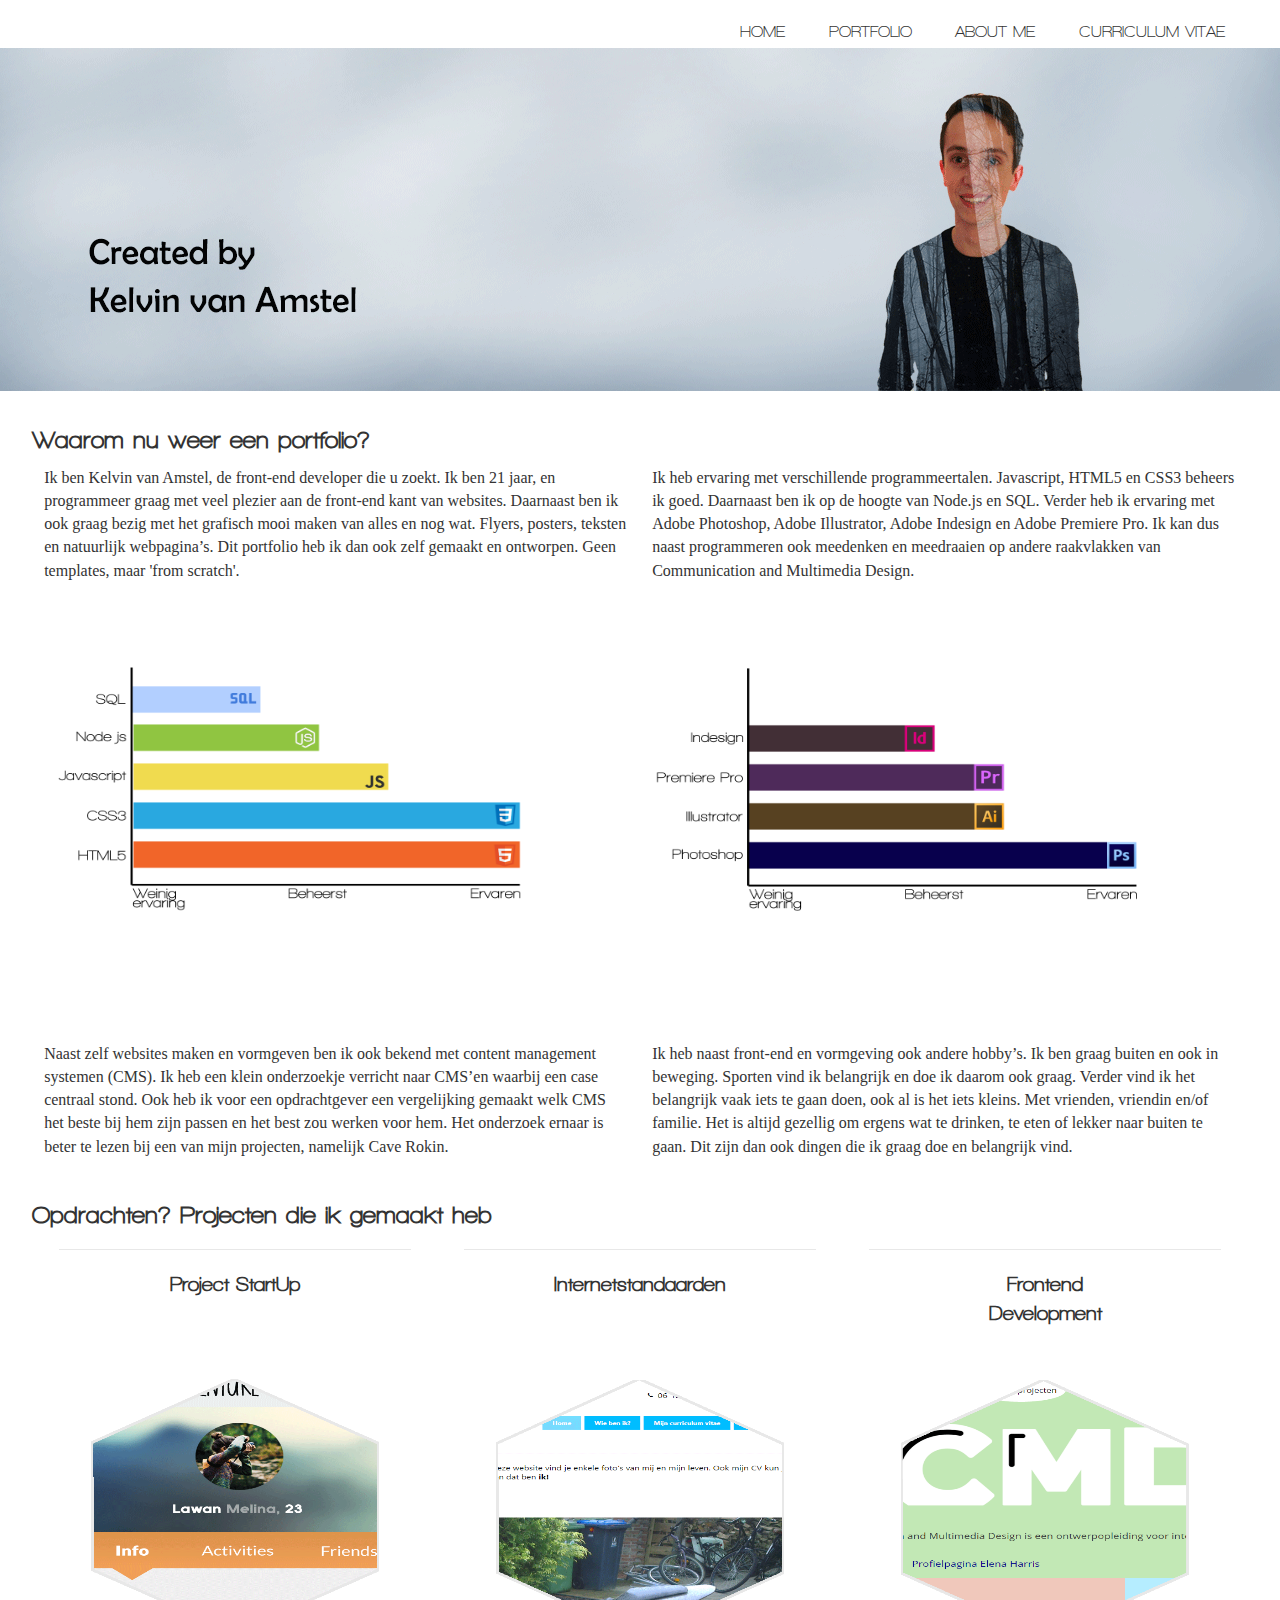
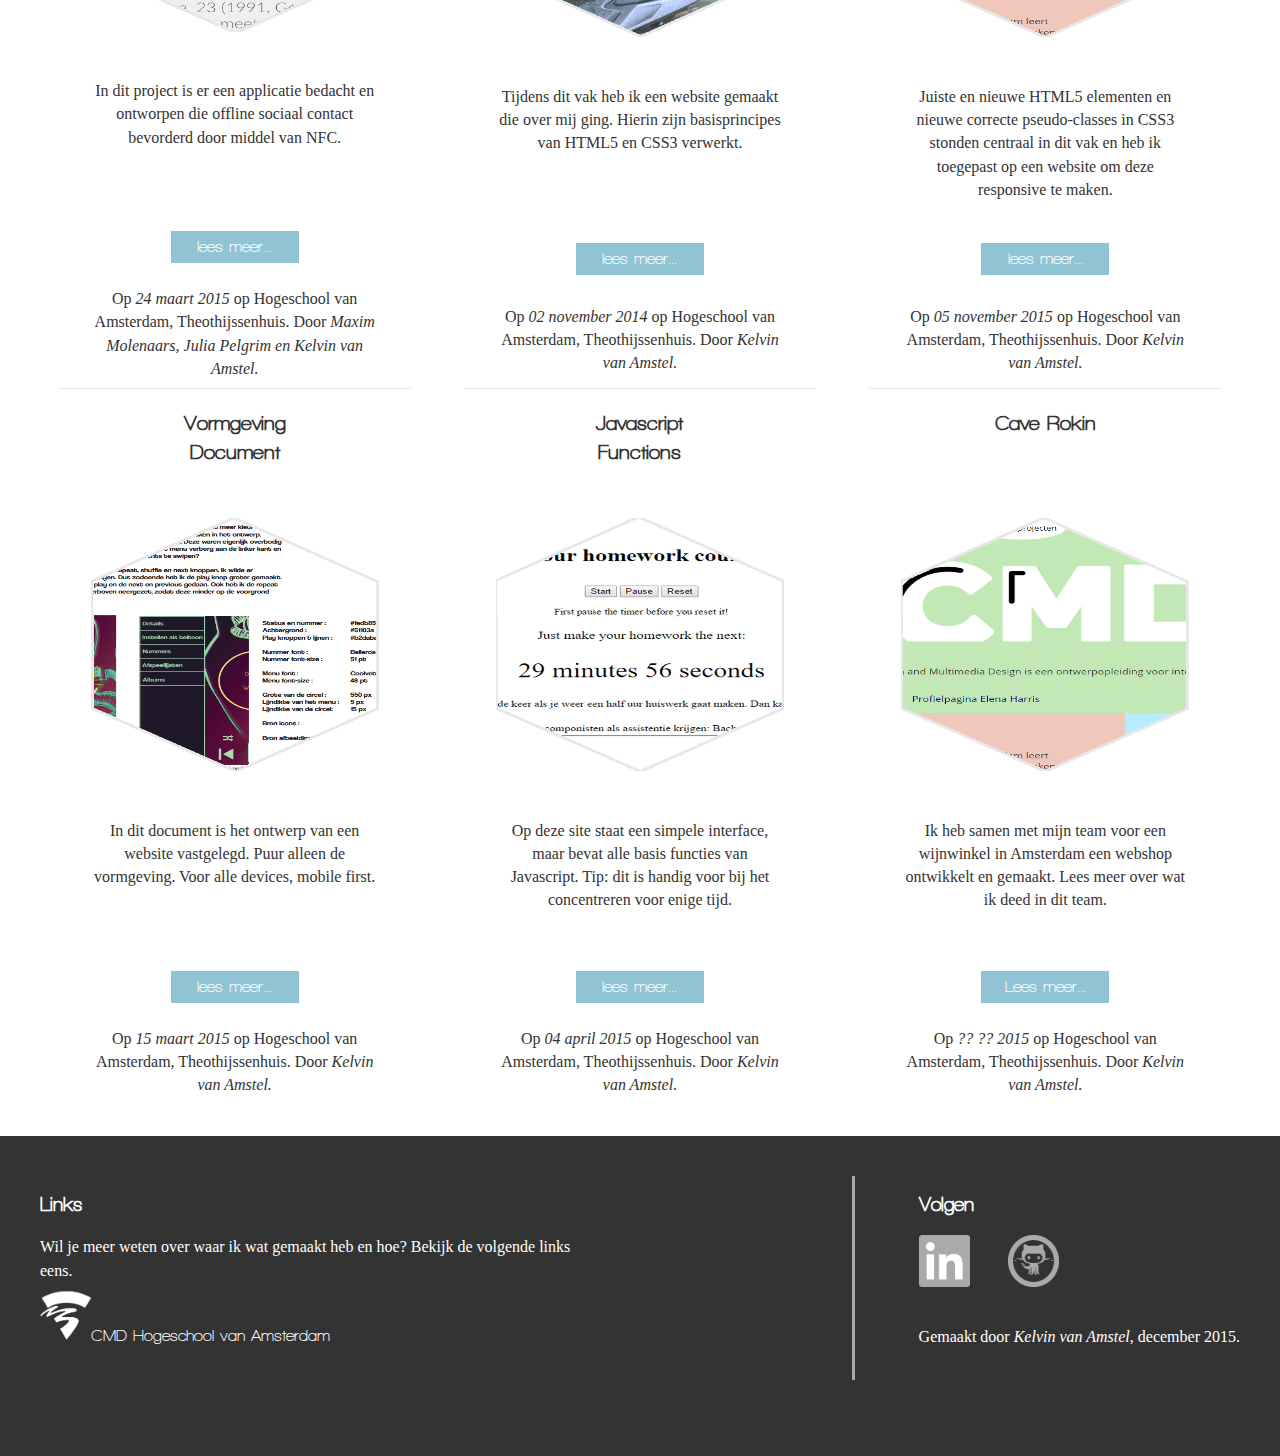
==== index.html @ b43fa970 "Curriculum Vitae added" ====
<!DOCTYPE html>
<html lang="nl">
<head>
    <meta charset="UTF-8">
    <meta name="author" content="Kelvin van Amstel">
    <meta name="description" content="Portfoio van Kelvin van Amstel">
    <meta name="keywords" content="Portfolio, Kelvin van Amstel, CMD, Communication, Multimedia, Design, HTML5, CSS3, Javascript, SQL, Nodejs, Frontend, Vormgever, Vormgeving, Developer, Photoshop, Illustrator, Indesign, Premier Pro">
    <title>Portfolio Kelvin</title>
    <link rel="stylesheet" href="css/stylesheet.css">
    <meta name="viewport" content="width=device-width, initial-scale=1.0">
</head>
<body>
    <header>
        <h1 id="menu">MENU</h1>
        <nav>
            <ul>
                <li><a href="index.html">HOME</a></li>
                <li><a href="#projecten">PORTFOLIO</a></li>
                <li><a href="#">ABOUT ME</a></li>
                <li><a href="cv.html">CURRICULUM VITAE</a></li>
            </ul>
        </nav>
        <img src="img/ik.png" alt="Foto van Kelvin van Amstel.">
    </header>

    <main>
       <article>
            <header>
                <h2>Waarom nu weer een portfolio?</h2>
            </header>

            <section>
                <p>Ik ben Kelvin van Amstel, de front-end developer die u zoekt. Ik ben 21 jaar, en programmeer graag met veel plezier aan de front-end kant van websites. Daarnaast ben ik ook graag bezig met het grafisch mooi maken van alles en nog wat. Flyers, posters, teksten en natuurlijk webpagina’s. Dit portfolio heb ik dan ook zelf gemaakt en ontworpen. Geen templates, maar 'from scratch'.</p>
                <p>Ik heb ervaring met verschillende programmeertalen. Javascript, HTML5 en CSS3 beheers ik goed. Daarnaast ben ik op de hoogte van Node.js en SQL. Verder heb ik ervaring met Adobe Photoshop, Adobe Illustrator, Adobe Indesign en Adobe Premiere Pro. Ik kan dus naast programmeren ook meedenken en meedraaien op andere raakvlakken van Communication and Multimedia Design.</p>
            </section>
            <section>
                <picture>
                    <source media="(min-width: 1600px)" srcset="img/programmeer_skills_1600.png" alt="Mijn ervaringen met programmeren">
                    <source media="(min-width: 1280px)" srcset="img/programmeer_skills_1280.png" alt="Mijn ervaringen met programmeren">
                    <source media="(min-width: 1024px)" srcset="img/programmeer_skills_1024.png" alt="Mijn ervaringen met programmeren">
                    <source media="(min-width: 100px)" srcset="img/programmeer_skills_800.png" alt="Mijn ervaringen met programmeren">
                    <img src="img/programmeer_skills_800.png" alt="Mijn ervaringen met programmeren">
                </picture>
                <picture>
                    <source media="(min-width: 1600px)" srcset="img/design_skills_1600.png" alt="Mijn ervaringen met vormgeven">
                    <source media="(min-width: 1280px)" srcset="img/design_skills_1280.png" alt="Mijn ervaringen met vormgeven">
                    <source media="(min-width: 1024px)" srcset="img/design_skills_1024.png" alt="Mijn ervaringen met vormgeven">
                    <source media="(min-width: 100px)" srcset="img/design_skills_800.png" alt="Mijn ervaringen met vormgeven">
                    <img src="img/design_skills_800.png" alt="Mijn ervaringen met vormgeven">
                </picture>
            </section>
            <section>
                <p>Naast zelf websites maken en vormgeven ben ik ook bekend met content management systemen (CMS).  Ik heb een klein onderzoekje verricht naar CMS’en waarbij een case centraal stond. Ook heb ik voor een opdrachtgever een vergelijking gemaakt welk CMS het beste bij hem zijn passen en het best zou werken voor hem. Het onderzoek ernaar is beter te lezen bij een van mijn projecten, namelijk Cave Rokin. </p>
                <p>Ik heb naast front-end en vormgeving ook andere hobby’s. Ik ben graag buiten en ook in beweging. Sporten vind ik belangrijk en doe ik daarom ook graag. Verder vind ik het belangrijk vaak iets te gaan doen, ook al is het iets kleins. Met vrienden, vriendin en/of familie. Het is altijd gezellig om ergens wat te drinken, te eten of lekker naar buiten te gaan. Dit zijn dan ook dingen die ik graag doe en belangrijk vind. </p>
            </section>
        </article>
    </main>

    <section class="projecten" id="projecten">
        <article>
            <header>
                <h2>Opdrachten? Projecten die ik gemaakt heb</h2>
            </header>
            <article>
                <section class="een">
                    <header>
                        <h3>Project StartUp</h3>
                        <img src="img/project2.png" alt="Project 2 HvA team-project">
                    </header>
                    <p>In dit project is er een applicatie bedacht en ontworpen die offline sociaal contact bevorderd door middel van NFC.</p><a href="startup.html">lees meer...</a>
                    <footer>
                        <p>Op <time datetime="2015-03-24">24 maart 2015</time> op Hogeschool van Amsterdam, Theothijssenhuis. Door <span author="Kelvin van Amstel, Maxim Molenaars & Julia Pelgrim">Maxim Molenaars, Julia Pelgrim en Kelvin van Amstel.</span></p>
                    </footer>
                </section>
                <section class="twee">
                    <header>
                        <h3>Internetstandaarden</h3>
                        <img src="img/website_ik.png" alt="Portfolio opdracht Internetstandaarden">
                    </header>
                    <p>Tijdens dit vak heb ik een website gemaakt die over mij ging. Hierin zijn basisprincipes van HTML5 en CSS3 verwerkt.</p><a href="#">lees meer...</a>
                    <footer>
                        <p>Op <time datetime="2014-11-02">02 november 2014</time> op Hogeschool van Amsterdam, Theothijssenhuis. Door <span author="Kelvin van Amstel">Kelvin van Amstel.</span></p>
                    </footer>
                </section>
                <section class="drie">
                    <header>
                        <h3>Frontend Development</h3>
                        <img src="img/frontend.png" alt="Responsive website">
                    </header>
                    <p>Juiste en nieuwe HTML5 elementen en nieuwe correcte pseudo-classes in CSS3 stonden centraal in dit vak en heb ik toegepast op een website om deze responsive te maken.</p><a href="#">lees meer...</a>
                    <footer>
                        <p>Op <time datetime="2015-11-05">05 november 2015</time> op Hogeschool van Amsterdam, Theothijssenhuis. Door <span author="Kelvin van Amstel">Kelvin van Amstel.</span></p>
                    </footer>
                </section>
                <section class="vier">
                    <header>
                        <h3>Vormgeving Document</h3>
                        <img src="img/vormgeving.png" alt="Project 2 HvA team-project">
                    </header>
                    <p>In dit document is het ontwerp van een website vastgelegd. Puur alleen de vormgeving. Voor alle devices, mobile first.</p><a href="#">lees meer...</a>
                    <footer>
                        <p>Op <time datetime="2015-03-15">15 maart 2015</time> op Hogeschool van Amsterdam, Theothijssenhuis. Door <span author="Kelvin van Amstel">Kelvin van Amstel.</span></p>
                    </footer>
                </section>
                <section class="vijf">
                    <header>
                        <h3>Javascript Functions</h3>
                        <img src="img/javascript.png" alt="Portfolio opdracht Internetstandaarden">
                    </header>
                    <p>Op deze site staat een simpele interface, maar bevat alle basis functies van Javascript. Tip: dit is handig voor bij het concentreren voor enige tijd.</p><a href="#">lees meer...</a>
                    <footer>
                        <p>Op <time datetime="2015-04-04">04 april 2015</time> op Hogeschool van Amsterdam, Theothijssenhuis. Door <span author="Kelvin van Amstel">Kelvin van Amstel.</span></p>
                    </footer>
                </section>
                <section class="zes">
                    <header>
                        <h3>Cave Rokin</h3>
                        <img src="img/frontend.png" alt="Responsive website">
                    </header>
                    <p>Ik heb samen met mijn team voor een wijnwinkel in Amsterdam een webshop ontwikkelt en gemaakt. Lees meer over wat ik deed in dit team.</p><a href="#">Lees meer...</a>
                    <footer>
                        <p>Op <time datetime="">?? ?? 2015</time> op Hogeschool van Amsterdam, Theothijssenhuis. Door <span author="Kelvin van Amstel">Kelvin van Amstel.</span></p>
                    </footer>
                </section>
            </article>
        </article>
    </section>

    <footer class="footer">
        <article>
            <section>
                <header>
                <h4>Links</h4>
                </header>
                <p>Wil je meer weten over waar ik wat gemaakt heb en hoe? Bekijk de volgende links eens.</p>
                <nav>
                    <ul>
                        <li><a href="https://www.cmd-amsterdam.nl/"><img src="img/hva.png" alt="Hogeschool van Amsterdam">CMD Hogeschool van Amsterdam</a></li>
                    </ul>
                </nav>
            </section>
            <section>
                <header>
                    <h4>Volgen</h4>
                </header>
                <a href="https://www.linkedin.com/profile/view?id=AAIAABief8sB1TSdWCrP0yKmwz8KldNIXtNMECM&trk=nav_responsive_tab_profile_pic"><img src="img/linkedin.png" alt="Linkedin pagina"></a>
                <a href="https://github.com/KelvinvAmstel"><img src="img/github.png" alt="Github pagina"></a>
            <p class="author">Gemaakt door <span class="author" author= "Kelvin van Amstel">Kelvin van Amstel</span>, december 2015. </p>
            </section>
        </article>
    </footer>

    <script type="text/javascript" src="js/script.js"></script>
</body>
</html>
---- css/stylesheet.css ----
/*****************************************************************/
/* Author:              Kelvin van Amstel                        */
/* File description:    This CSS is linked to all the HTML pages */
/*                      Responsive portfolio website             */
/*                      Mobile first                             */
/* Created on:          14-11-2015                               */
/* Finished on:         ??-??-????                               */
/*****************************************************************/

@font-face {
    font-family: 'walkway_boldregular';
    src: url('Walkway_Bold-webfont.ttf') format('truetype');

}

* {
    box-sizing: border-box;
    color: #333;
    font-family: 'walkway_boldregular';
    line-height: 145%;
    list-style-type: none;
    margin: 0;
    padding: 0;
    text-decoration: none;
}

h3 {
    margin: 1em 5em;
    font-size:15pt;
    text-align: center;
}

h4 {
    color: #FFF;
    font-size:14pt;
}

p,
time,
span{
    font-family: "Open Sans",Georgia;
    font-size: 12pt;
    margin: .5em 0;
}

time,
span {
    font-style: italic;
}

header > nav {
    background-color: #333;
    -webkit-display: box;
    -moz-display: box;
    -ms-display: flexbox;
    display: flex;
    -webkit-justify-content: flex-end;
    justify-content: flex-end;
    width: 100vw;

}

header > nav > ul {
    -webkit-display: box;
    -moz-display: box;
    -ms-display: flexbox;
    display: flex;
    -webkit-direction: column;
    flex-direction: column;
    -webkit-justify-content: flex-end;
    justify-content: flex-end;
    margin: .5em;
}

header > nav > ul > li {
    -webkit-display: box;
    -moz-display: box;
    -ms-display: flexbox;
    display: flex;
    -webkit-justify-content: flex-end;
    justify-content: flex-end;
    line-height: 140%;
}

header > nav > ul > li > a {
    color: #FFF;
    -webkit-display: box;
    -moz-display: box;
    -ms-display: flexbox;
    display: flex;
    height: 2em;
    -webkit-justify-content: flex-end;
    justify-content: flex-end;
    line-height: 200%;
    padding-right: 1em;
    width: 98vw;
}

header > nav > ul > li > a:active {
    background-color: #CECECE;
}

header > img {
    -webkit-display: box;
    -moz-display: box;
    -ms-display: flexbox;
    display: flex;
    height: 100%;
    margin: 0 auto;
    width: 100%;
}

main {
    margin: 1em .5em;
}

main > article > section > picture > img {
    height: 80vw;
    margin-left: -1em;
    width: 98vw;
}

main#cv {
    content:url("../img/cv.png");
    height: 100%;
    width: 98vw;
}

.projecten {
    margin: 4em .5em 2em .5em;
}

.projecten > article > article > section {
    border-top: 1px solid #E8E8E8;
    -webkit-display: box;
    -moz-display: box;
    -ms-display: flexbox;
    display: flex;
    -webkit-flex-wrap: wrap;
    flex-wrap: wrap;
    -webkit-justify-content: center;
    justify-content: center;
    margin: 2em 0;
}

.projecten > article > article > section > header {
    -webkit-display: box;
    -moz-display: box;
    -ms-display: flexbox;
    display: flex;
    -webkit-flex-direction: row;
    flex-direction: row;
    -webkit-flex-wrap: wrap;
    flex-wrap: wrap;
    justify-content: center;
}

.projecten > article > article > section > p {
    height: 8em;
    text-align: center;
    width: 80%;
}

.projecten > article > article > section > a {
    background-color: #90C3D4;
    color: #FFF;
    height: 2em;
    line-height: 200%;
    margin: 1em 5em;
    text-align: center;
    width: 8em;
}

.projecten > article > article > section > a:active {
    background-color: #5694A8;
}

.projecten > article > article > section > footer {
    text-align: center;
    width: 80%;
}

.projecten > article > article > section > header > img {
    height: 60%;
    width: 60%;
}

.footer {
    background-color: #333;
}


.footer > article {
    padding: .5em 0.5em;
}

.footer > article > section > header {
    margin: 1em 0;
}

.footer > article > section > a > img,
.footer > article > section > nav > ul> li > a > img {
    height: 3.2em;
    width: 3.2em;
}

.footer > article > section > nav > ul > li > a:active{
    color: #AAA;
}

.footer > article > section > a:first-of-type > img:active {
    content:url("../img/linkedin_active.png");
}

.footer > article > section > a:last-of-type > img:active {
    content:url("../img/github_active.png");
}

.footer > article > section > p,
.footer > article > section > nav > ul > li > a {
    color: #FFF;
}

.author {
    color: #FFF;
    margin: 2em 0;
}

/* Javascript hide/show navigation */
.menu {
    -webkit-display: box;
    -moz-display: box;
    -ms-display: flexbox;
    display: flex;
    -webkit-justify-content: flex-end;
    justify-content: flex-end;
    margin: .5em;
}

.invisible {
    display: none;
}

/**************************************************/
/* Screen width with a minimal size of 768 pixels */
/**************************************************/
@media (min-width: 768px){

    main,
    .projecten {
        margin: 2em;
    }

    main > article > section {
        -webkit-display: box;
        -moz-display: box;
        -ms-display: flexbox;
        display: flex;
        -webkit-flex-direction: row;
        flex-direction: row;
        -webkit-justify-content: space-around;
        justify-content: space-around;
    }

    main > article > section > p {
        max-width: 40em;
        width: 48%;
    }

    main > article > section > blockquote {
        max-width: 40em;
        width: 48%;
    }

    main > article > section > picture > img {
        height: 90%;
        max-width: 40em;
        width: 90%
    }

    .projecten > article > header {
        margin-bottom: 1em;
    }

    .projecten > article > article {
        -webkit-display: box;
        -moz-display: box;
        -ms-display: flexbox;
        display: flex;
        -webkit-flex-direction: row;
        flex-direction: row;
        -webkit-flex-wrap: wrap;
        flex-wrap: wrap;
        -webkit-justify-content: flex-start space-between;
        justify-content: flex-start space-between;
    }

    .projecten > article > article > section {
        -webkit-display: box;
        -moz-display: box;
        -ms-display: flexbox;
        display: flex;
        -webkit-flex-direction: row;
        flex-direction: row;
        -webkit-flex-wrap: wrap;
        flex-wrap: wrap;
        margin: 0;
        max-width: 30em;
        width: 45%;
    }

    .projecten > article > article > section > header > h3 {
        height: 2.5em;
    }

    .een {
        order: 0;
    }

    .twee {
        order: 1;
    }

    .drie {
        order: 3;
    }

    .vier {
        order: 2;
    }

    .vijf {
        order: 4;
    }

    .zes {
        order: 5;
    }
}

/***************************************************/
/* Screen width with a minimal size of 1280 pixels */
/***************************************************/
@media (min-width: 1280px){

    header > nav {
        background-color: #fff;
        -webkit-display: box;
        -moz-display: box;
        -ms-display: flexbox;
        display: flex;
        -webkit-justify-content: flex-end;
        justify-content: flex-end;
        margin: 1em 0 0 0;
        width: 98vw;
    }

    header > nav > ul {
        -webkit-display: box;
        -moz-display: box;
        -ms-display: flexbox;
        display: flex;
        -webkit-flex-direction: row;
        flex-direction: row;
        -webkit-justify-content: space-around;
        justify-content: space-around;
        margin: 0;
        width: 33em;
    }

    header > nav > ul > li {
        -webkit-justify-content: space-around;
        justify-content: space-around;
    }

    header > nav > ul > li > a {
        background-color: #FFF;
        color: #333;
        width: 100%;
    }

    header > nav > ul > li > a:hover {
        color: #CCC;
    }

    header > nav > ul > li > a:active {
        background-color: #FFF;
    }

    main > article > section > p {
        min-width: 45%;
    }

    main > article > section > blockquote {
        min-width: 45%;
    }

    .projecten > article > article {
        -webkit-display: box;
        -moz-display: box;
        -ms-display: flexbox;
        display: flex;
        -webkit-flex-direction: row;
        flex-direction: row;
        -webkit-flex-wrap: wrap;
        flex-wrap: wrap;
        -webkit-justify-content: space-around;
        justify-content: space-around;
    }

    .projecten > article > article > section {
        -webkit-display: box;
        -moz-display: box;
        -ms-display: flexbox;
        display: flex;
        -webkit-flex-direction: row;
        flex-direction: row;
        -webkit-flex-wrap: wrap;
        flex-wrap: wrap;
        margin: 0;
        max-width: 22em;
        width: 40%;
    }

    .projecten > article > article > section > header > img {
        width:  18em;
    }

    .een,
    .twee,
    .drie,
    .vier,
    .vijf,
    .zes {
        order: 0;
    }

    .projecten > article > article > section > a:hover {
        background-color: #4593AD;
    }

    .footer {
        height: 20em;
    }

    .footer > article {
        -webkit-display: box;
        -moz-display: box;
        -ms-display: flexbox;
        display: flex;
        -webkit-flex-direction: row;
        flex-direction: row;
        -webkit-flex-wrap: wrap;
        flex-wrap: wrap;
        -webkit-justify-content: space-between;
        justify-content: space-between;
    }

    .footer > article > section {
        border-left: 3px solid #AAA;
        margin: 2em;
    }

    .footer > article > section:first-of-type {
        border: none;
        width: 35em;
    }

    .footer > article > section:last-of-type > header,
    .footer > article > section:last-of-type > a,
    .footer > article > section:last-of-type > p{
        margin-left: 4em;
    }

    .footer > article > section > nav > ul > li > a:hover {
        color: #CCC;
    }

    .footer > article > section > a:last-of-type > img {
        margin-left: -2em;
    }

    .footer > article > section > a:first-of-type > img:hover {
        content:url("../img/linkedin_active.png");
    }

    .footer > article > section > a:last-of-type > img:hover {
        content:url("../img/github_active.png");
    }
}
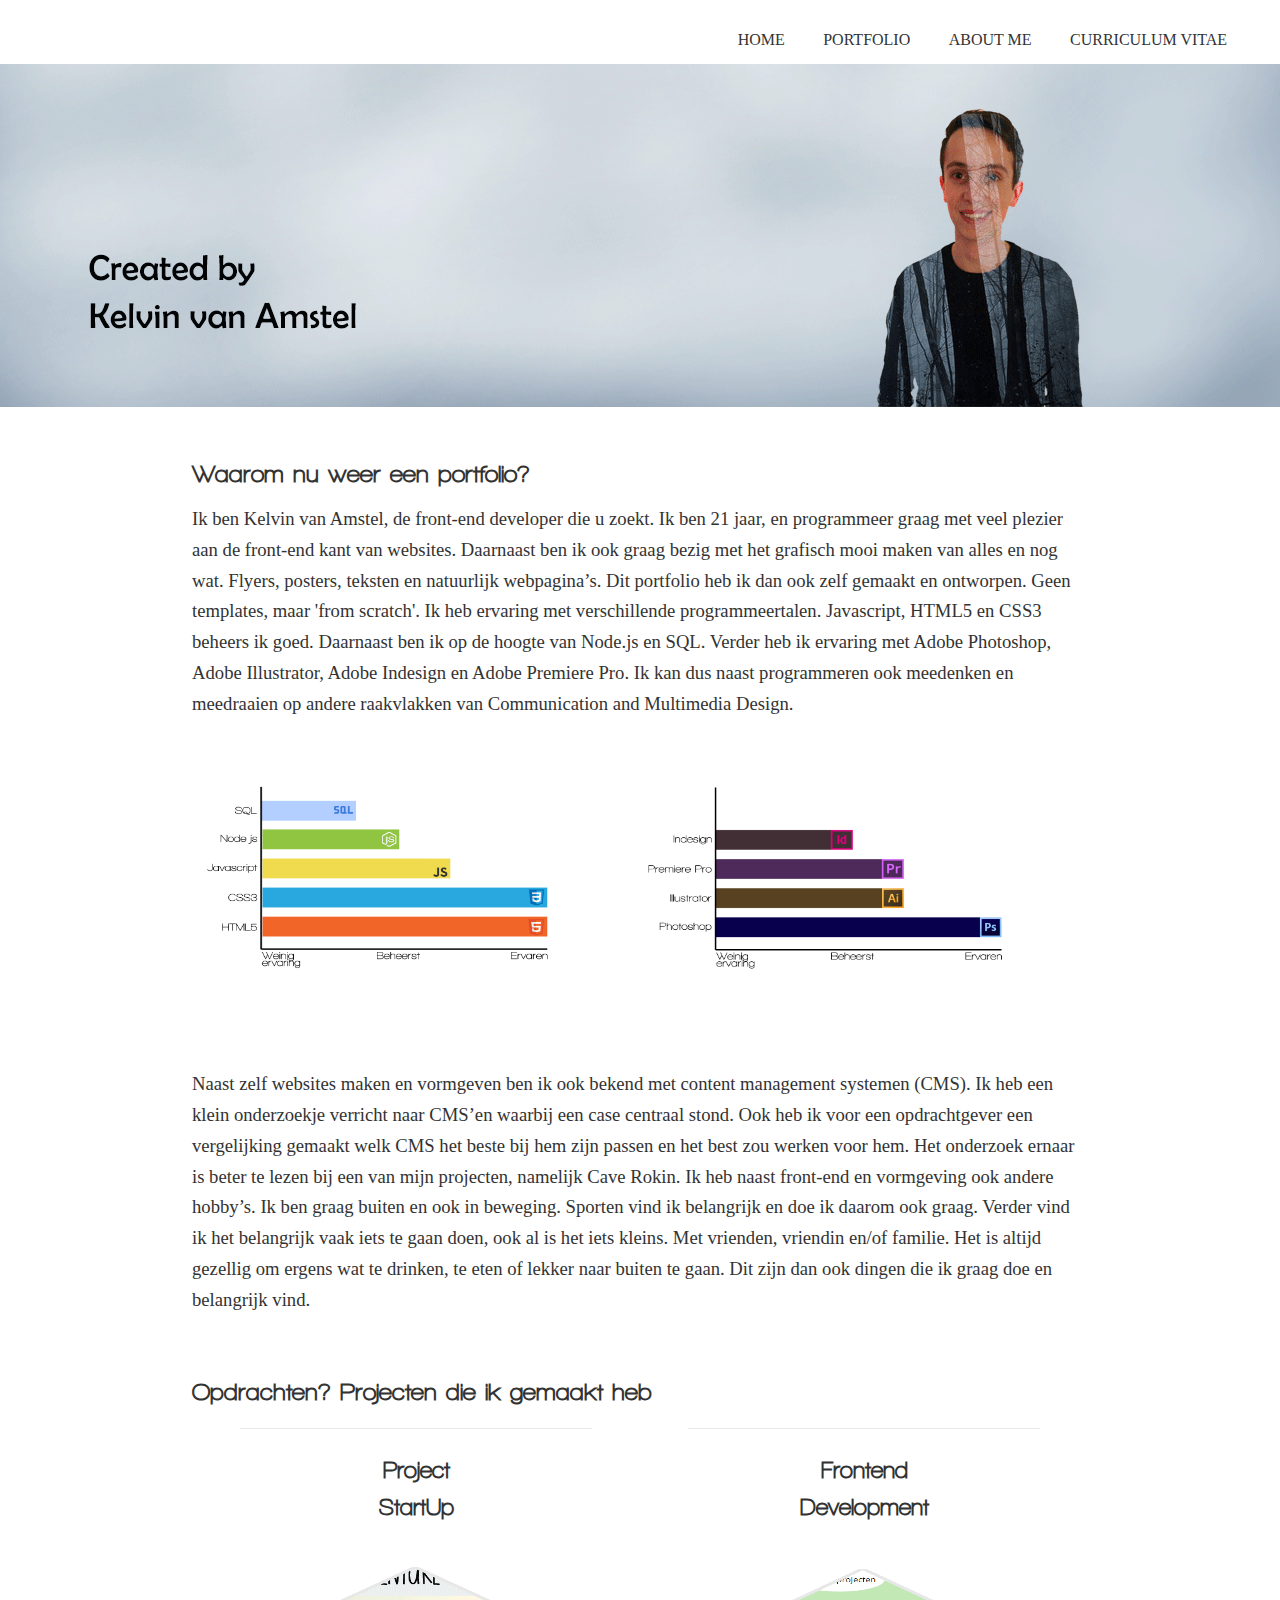
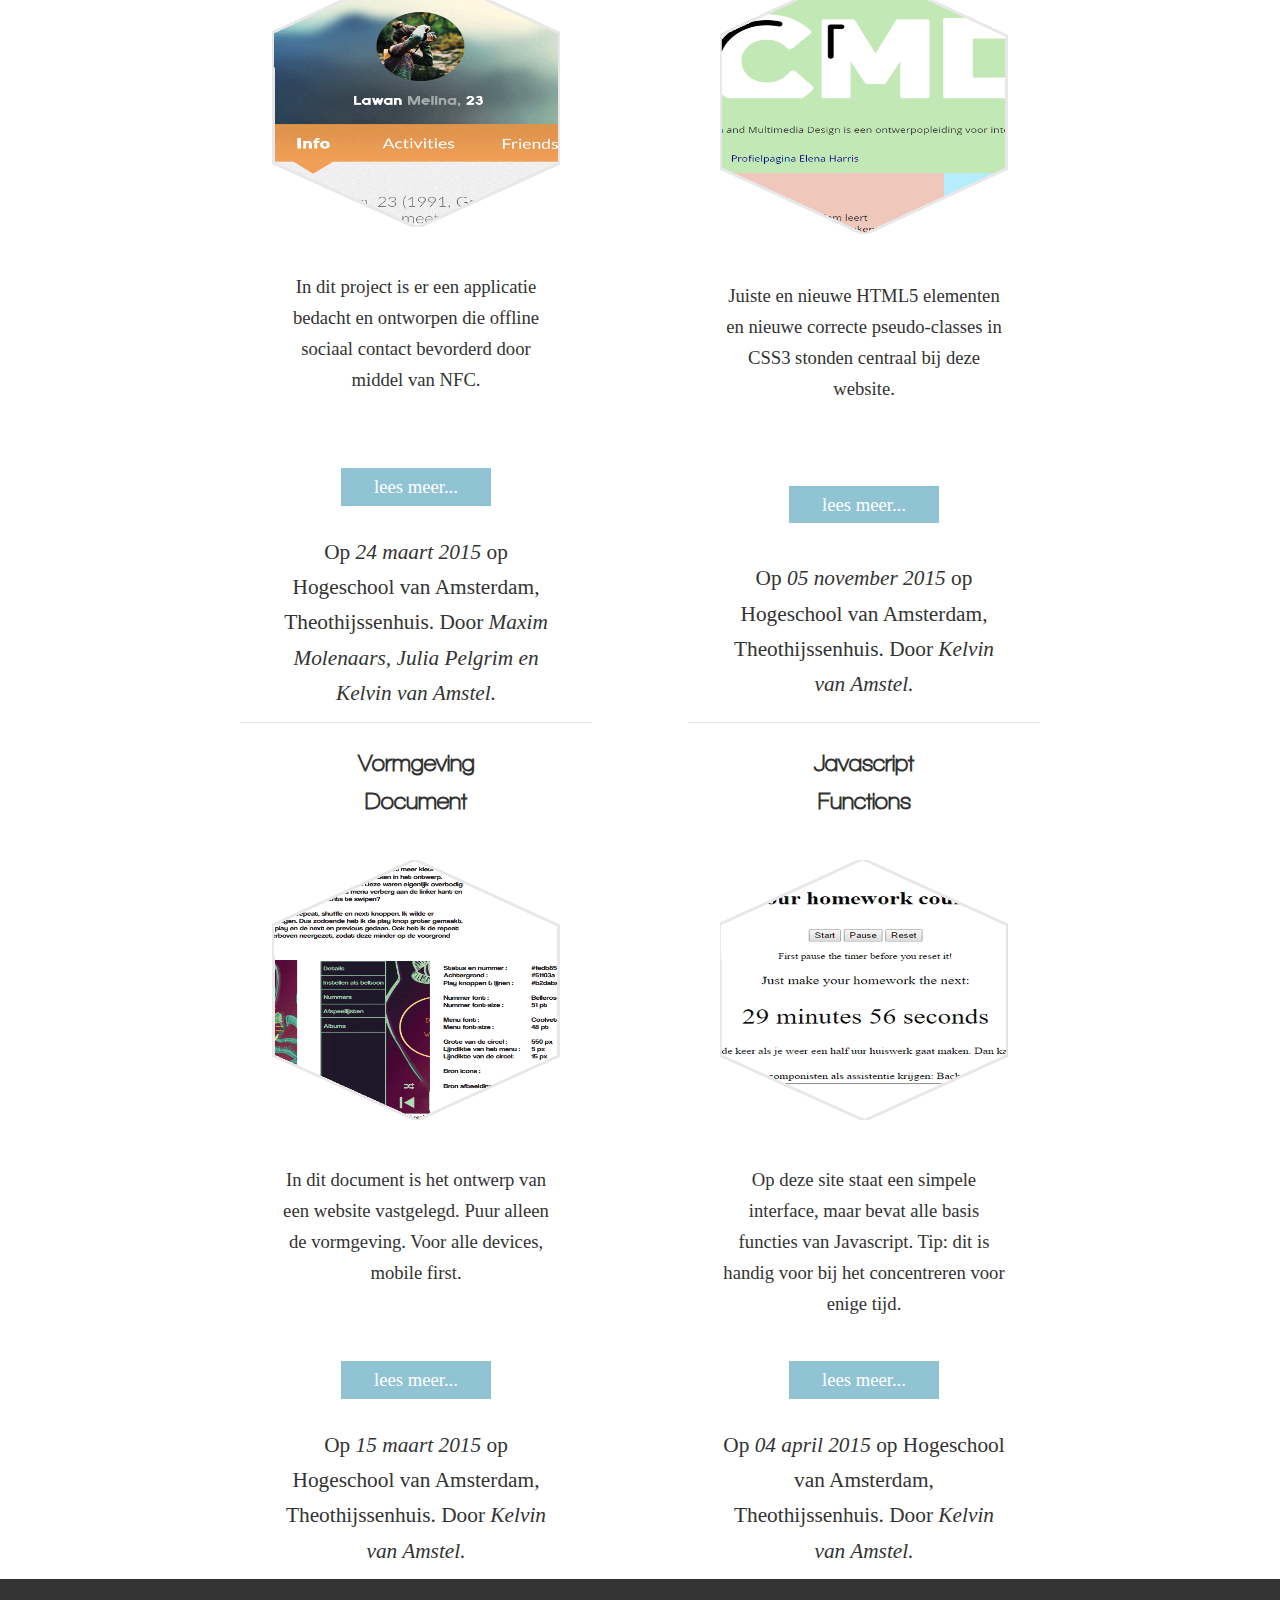
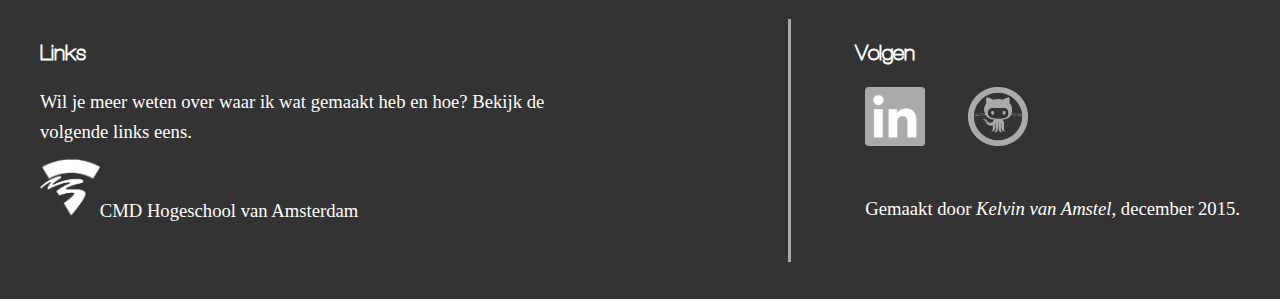
==== commit d85cbaab: "CSS update" ====
--- a/index.html
+++ b/index.html
@@ -30,8 +30,7 @@
             </header>
 
             <section>
-                <p>Ik ben Kelvin van Amstel, de front-end developer die u zoekt. Ik ben 21 jaar, en programmeer graag met veel plezier aan de front-end kant van websites. Daarnaast ben ik ook graag bezig met het grafisch mooi maken van alles en nog wat. Flyers, posters, teksten en natuurlijk webpagina’s. Dit portfolio heb ik dan ook zelf gemaakt en ontworpen. Geen templates, maar 'from scratch'.</p>
-                <p>Ik heb ervaring met verschillende programmeertalen. Javascript, HTML5 en CSS3 beheers ik goed. Daarnaast ben ik op de hoogte van Node.js en SQL. Verder heb ik ervaring met Adobe Photoshop, Adobe Illustrator, Adobe Indesign en Adobe Premiere Pro. Ik kan dus naast programmeren ook meedenken en meedraaien op andere raakvlakken van Communication and Multimedia Design.</p>
+                <p>Ik ben Kelvin van Amstel, de front-end developer die u zoekt. Ik ben 21 jaar, en programmeer graag met veel plezier aan de front-end kant van websites. Daarnaast ben ik ook graag bezig met het grafisch mooi maken van alles en nog wat. Flyers, posters, teksten en natuurlijk webpagina’s. Dit portfolio heb ik dan ook zelf gemaakt en ontworpen. Geen templates, maar 'from scratch'. Ik heb ervaring met verschillende programmeertalen. Javascript, HTML5 en CSS3 beheers ik goed. Daarnaast ben ik op de hoogte van Node.js en SQL. Verder heb ik ervaring met Adobe Photoshop, Adobe Illustrator, Adobe Indesign en Adobe Premiere Pro. Ik kan dus naast programmeren ook meedenken en meedraaien op andere raakvlakken van Communication and Multimedia Design.</p>
             </section>
             <section>
                 <picture>
@@ -50,8 +49,7 @@
                 </picture>
             </section>
             <section>
-                <p>Naast zelf websites maken en vormgeven ben ik ook bekend met content management systemen (CMS).  Ik heb een klein onderzoekje verricht naar CMS’en waarbij een case centraal stond. Ook heb ik voor een opdrachtgever een vergelijking gemaakt welk CMS het beste bij hem zijn passen en het best zou werken voor hem. Het onderzoek ernaar is beter te lezen bij een van mijn projecten, namelijk Cave Rokin. </p>
-                <p>Ik heb naast front-end en vormgeving ook andere hobby’s. Ik ben graag buiten en ook in beweging. Sporten vind ik belangrijk en doe ik daarom ook graag. Verder vind ik het belangrijk vaak iets te gaan doen, ook al is het iets kleins. Met vrienden, vriendin en/of familie. Het is altijd gezellig om ergens wat te drinken, te eten of lekker naar buiten te gaan. Dit zijn dan ook dingen die ik graag doe en belangrijk vind. </p>
+                <p>Naast zelf websites maken en vormgeven ben ik ook bekend met content management systemen (CMS).  Ik heb een klein onderzoekje verricht naar CMS’en waarbij een case centraal stond. Ook heb ik voor een opdrachtgever een vergelijking gemaakt welk CMS het beste bij hem zijn passen en het best zou werken voor hem. Het onderzoek ernaar is beter te lezen bij een van mijn projecten, namelijk Cave Rokin. Ik heb naast front-end en vormgeving ook andere hobby’s. Ik ben graag buiten en ook in beweging. Sporten vind ik belangrijk en doe ik daarom ook graag. Verder vind ik het belangrijk vaak iets te gaan doen, ook al is het iets kleins. Met vrienden, vriendin en/of familie. Het is altijd gezellig om ergens wat te drinken, te eten of lekker naar buiten te gaan. Dit zijn dan ook dingen die ik graag doe en belangrijk vind. </p>
             </section>
         </article>
     </main>
@@ -74,25 +72,15 @@
                 </section>
                 <section class="twee">
                     <header>
-                        <h3>Internetstandaarden</h3>
-                        <img src="img/website_ik.png" alt="Portfolio opdracht Internetstandaarden">
-                    </header>
-                    <p>Tijdens dit vak heb ik een website gemaakt die over mij ging. Hierin zijn basisprincipes van HTML5 en CSS3 verwerkt.</p><a href="#">lees meer...</a>
-                    <footer>
-                        <p>Op <time datetime="2014-11-02">02 november 2014</time> op Hogeschool van Amsterdam, Theothijssenhuis. Door <span author="Kelvin van Amstel">Kelvin van Amstel.</span></p>
-                    </footer>
-                </section>
-                <section class="drie">
-                    <header>
                         <h3>Frontend Development</h3>
                         <img src="img/frontend.png" alt="Responsive website">
                     </header>
-                    <p>Juiste en nieuwe HTML5 elementen en nieuwe correcte pseudo-classes in CSS3 stonden centraal in dit vak en heb ik toegepast op een website om deze responsive te maken.</p><a href="#">lees meer...</a>
+                    <p>Juiste en nieuwe HTML5 elementen en nieuwe correcte pseudo-classes in CSS3 stonden centraal bij deze website.</p><a href="#">lees meer...</a>
                     <footer>
                         <p>Op <time datetime="2015-11-05">05 november 2015</time> op Hogeschool van Amsterdam, Theothijssenhuis. Door <span author="Kelvin van Amstel">Kelvin van Amstel.</span></p>
                     </footer>
                 </section>
-                <section class="vier">
+                <section class="drie">
                     <header>
                         <h3>Vormgeving Document</h3>
                         <img src="img/vormgeving.png" alt="Project 2 HvA team-project">
@@ -102,7 +90,7 @@
                         <p>Op <time datetime="2015-03-15">15 maart 2015</time> op Hogeschool van Amsterdam, Theothijssenhuis. Door <span author="Kelvin van Amstel">Kelvin van Amstel.</span></p>
                     </footer>
                 </section>
-                <section class="vijf">
+                <section class="vier">
                     <header>
                         <h3>Javascript Functions</h3>
                         <img src="img/javascript.png" alt="Portfolio opdracht Internetstandaarden">
@@ -110,16 +98,6 @@
                     <p>Op deze site staat een simpele interface, maar bevat alle basis functies van Javascript. Tip: dit is handig voor bij het concentreren voor enige tijd.</p><a href="#">lees meer...</a>
                     <footer>
                         <p>Op <time datetime="2015-04-04">04 april 2015</time> op Hogeschool van Amsterdam, Theothijssenhuis. Door <span author="Kelvin van Amstel">Kelvin van Amstel.</span></p>
-                    </footer>
-                </section>
-                <section class="zes">
-                    <header>
-                        <h3>Cave Rokin</h3>
-                        <img src="img/frontend.png" alt="Responsive website">
-                    </header>
-                    <p>Ik heb samen met mijn team voor een wijnwinkel in Amsterdam een webshop ontwikkelt en gemaakt. Lees meer over wat ik deed in dit team.</p><a href="#">Lees meer...</a>
-                    <footer>
-                        <p>Op <time datetime="">?? ?? 2015</time> op Hogeschool van Amsterdam, Theothijssenhuis. Door <span author="Kelvin van Amstel">Kelvin van Amstel.</span></p>
                     </footer>
                 </section>
             </article>
--- a/css/stylesheet.css
+++ b/css/stylesheet.css
@@ -17,29 +17,39 @@
     box-sizing: border-box;
     color: #333;
     font-family: 'walkway_boldregular';
-    line-height: 145%;
+    line-height: 165%;
     list-style-type: none;
     margin: 0;
     padding: 0;
     text-decoration: none;
 }
 
+h1 {
+    font-size: 20pt;
+}
+
+h2{
+    font-size: 18pt;
+    margin-top: 2em;
+}
+
 h3 {
     margin: 1em 5em;
-    font-size:15pt;
+    font-size:17pt;
     text-align: center;
 }
 
 h4 {
     color: #FFF;
-    font-size:14pt;
+    font-size:16pt;
 }
 
 p,
 time,
-span{
+span,
+a{
     font-family: "Open Sans",Georgia;
-    font-size: 12pt;
+    font-size: 16pt;
     margin: .5em 0;
 }
 
@@ -156,7 +166,7 @@
 }
 
 .projecten > article > article > section > p {
-    height: 8em;
+    height: 9em;
     text-align: center;
     width: 80%;
 }
@@ -180,6 +190,12 @@
     width: 80%;
 }
 
+.projecten > article > article > section > footer > p,
+.projecten > article > article > section > footer > p > span,
+.projecten > article > article > section > footer > p > time {
+    font-size: 12pt;
+}
+
 .projecten > article > article > section > header > img {
     height: 60%;
     width: 60%;
@@ -263,8 +279,7 @@
     }
 
     main > article > section > p {
-        max-width: 40em;
-        width: 48%;
+        max-width: 60em;
     }
 
     main > article > section > blockquote {
@@ -274,7 +289,6 @@
 
     main > article > section > picture > img {
         height: 90%;
-        max-width: 40em;
         width: 90%
     }
 
@@ -313,6 +327,12 @@
         height: 2.5em;
     }
 
+    .projecten > article > article > section > footer > p,
+    .projecten > article > article > section > footer > p > span,
+    .projecten > article > article > section > footer > p > time {
+        font-size: 14pt;
+    }
+
     .een {
         order: 0;
     }
@@ -327,15 +347,6 @@
 
     .vier {
         order: 2;
-    }
-
-    .vijf {
-        order: 4;
-    }
-
-    .zes {
-        order: 5;
-    }
 }
 
 /***************************************************/
@@ -343,6 +354,23 @@
 /***************************************************/
 @media (min-width: 1280px){
 
+    p,
+    time,
+    span,
+    a {
+        font-size: 14pt;
+    }
+
+    main,
+    .projecten {
+        -webkit-display: box;
+        -moz-display: box;
+        -ms-display: flexbox;
+        display: flex;
+        margin: 0 auto;
+        width: 70vw;
+    }
+
     header > nav {
         background-color: #fff;
         -webkit-display: box;
@@ -376,6 +404,7 @@
     header > nav > ul > li > a {
         background-color: #FFF;
         color: #333;
+        font-size: 12pt;
         width: 100%;
     }
 
@@ -439,6 +468,12 @@
         background-color: #4593AD;
     }
 
+    .projecten > article > article > section > footer > p,
+    .projecten > article > article > section > footer > p > span,
+    .projecten > article > article > section > footer > p > time {
+        font-size: 16pt;
+    }
+
     .footer {
         height: 20em;
     }
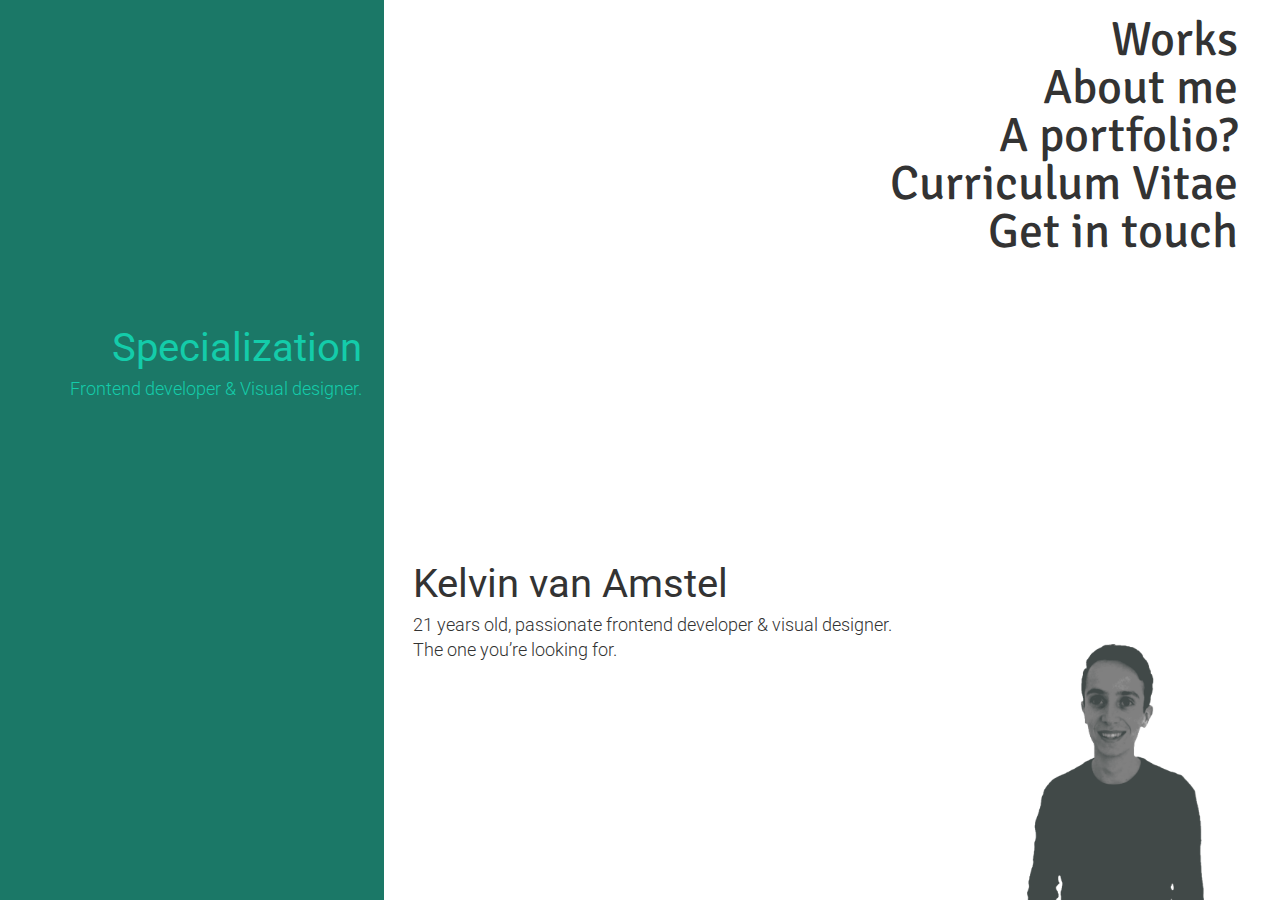
==== commit 3a645589: "New visual design" ====
--- a/index.html
+++ b/index.html
@@ -7,123 +7,47 @@
     <meta name="keywords" content="Portfolio, Kelvin van Amstel, CMD, Communication, Multimedia, Design, HTML5, CSS3, Javascript, SQL, Nodejs, Frontend, Vormgever, Vormgeving, Developer, Photoshop, Illustrator, Indesign, Premier Pro">
     <title>Portfolio Kelvin</title>
     <link rel="stylesheet" href="css/stylesheet.css">
+    <link href='https://fonts.googleapis.com/css?family=Signika:400,300' rel='stylesheet' type='text/css'>
+    <link href='https://fonts.googleapis.com/css?family=Roboto:400,100italic,100,300,400italic,500italic,500,300italic,700,700italic,900,900italic' rel='stylesheet' type='text/css'>
     <meta name="viewport" content="width=device-width, initial-scale=1.0">
 </head>
 <body>
     <header>
-        <h1 id="menu">MENU</h1>
         <nav>
             <ul>
-                <li><a href="index.html">HOME</a></li>
-                <li><a href="#projecten">PORTFOLIO</a></li>
-                <li><a href="#">ABOUT ME</a></li>
-                <li><a href="cv.html">CURRICULUM VITAE</a></li>
+                <li><a href="#">Works</a></li>
+                <li><a href="#">About me</a></li>
+                <li><a href="#">A portfolio?</a></li>
+                <li><a href="cv.html">Curriculum Vitae</a></li>
+                <li><a href="#">Get in touch</a></li>
             </ul>
         </nav>
-        <img src="img/ik.png" alt="Foto van Kelvin van Amstel.">
     </header>
 
     <main>
-       <article>
-            <header>
-                <h2>Waarom nu weer een portfolio?</h2>
-            </header>
-
-            <section>
-                <p>Ik ben Kelvin van Amstel, de front-end developer die u zoekt. Ik ben 21 jaar, en programmeer graag met veel plezier aan de front-end kant van websites. Daarnaast ben ik ook graag bezig met het grafisch mooi maken van alles en nog wat. Flyers, posters, teksten en natuurlijk webpagina’s. Dit portfolio heb ik dan ook zelf gemaakt en ontworpen. Geen templates, maar 'from scratch'. Ik heb ervaring met verschillende programmeertalen. Javascript, HTML5 en CSS3 beheers ik goed. Daarnaast ben ik op de hoogte van Node.js en SQL. Verder heb ik ervaring met Adobe Photoshop, Adobe Illustrator, Adobe Indesign en Adobe Premiere Pro. Ik kan dus naast programmeren ook meedenken en meedraaien op andere raakvlakken van Communication and Multimedia Design.</p>
-            </section>
-            <section>
-                <picture>
-                    <source media="(min-width: 1600px)" srcset="img/programmeer_skills_1600.png" alt="Mijn ervaringen met programmeren">
-                    <source media="(min-width: 1280px)" srcset="img/programmeer_skills_1280.png" alt="Mijn ervaringen met programmeren">
-                    <source media="(min-width: 1024px)" srcset="img/programmeer_skills_1024.png" alt="Mijn ervaringen met programmeren">
-                    <source media="(min-width: 100px)" srcset="img/programmeer_skills_800.png" alt="Mijn ervaringen met programmeren">
-                    <img src="img/programmeer_skills_800.png" alt="Mijn ervaringen met programmeren">
-                </picture>
-                <picture>
-                    <source media="(min-width: 1600px)" srcset="img/design_skills_1600.png" alt="Mijn ervaringen met vormgeven">
-                    <source media="(min-width: 1280px)" srcset="img/design_skills_1280.png" alt="Mijn ervaringen met vormgeven">
-                    <source media="(min-width: 1024px)" srcset="img/design_skills_1024.png" alt="Mijn ervaringen met vormgeven">
-                    <source media="(min-width: 100px)" srcset="img/design_skills_800.png" alt="Mijn ervaringen met vormgeven">
-                    <img src="img/design_skills_800.png" alt="Mijn ervaringen met vormgeven">
-                </picture>
-            </section>
-            <section>
-                <p>Naast zelf websites maken en vormgeven ben ik ook bekend met content management systemen (CMS).  Ik heb een klein onderzoekje verricht naar CMS’en waarbij een case centraal stond. Ook heb ik voor een opdrachtgever een vergelijking gemaakt welk CMS het beste bij hem zijn passen en het best zou werken voor hem. Het onderzoek ernaar is beter te lezen bij een van mijn projecten, namelijk Cave Rokin. Ik heb naast front-end en vormgeving ook andere hobby’s. Ik ben graag buiten en ook in beweging. Sporten vind ik belangrijk en doe ik daarom ook graag. Verder vind ik het belangrijk vaak iets te gaan doen, ook al is het iets kleins. Met vrienden, vriendin en/of familie. Het is altijd gezellig om ergens wat te drinken, te eten of lekker naar buiten te gaan. Dit zijn dan ook dingen die ik graag doe en belangrijk vind. </p>
-            </section>
-        </article>
+        <section>
+            <article>
+                <h3>Kelvin van Amstel</h3>
+                <p>21 years old, passionate frontend developer & visual designer. The one you’re looking for.</p>
+            </article>
+            <article>
+                <img src="img/Kelvin_van_Amstel4.png" alt="Kelvin van Amstel">
+            </article>
+        </section>
     </main>
 
-    <section class="projecten" id="projecten">
+    <section class="home_section">
         <article>
-            <header>
-                <h2>Opdrachten? Projecten die ik gemaakt heb</h2>
-            </header>
-            <article>
-                <section class="een">
-                    <header>
-                        <h3>Project StartUp</h3>
-                        <img src="img/project2.png" alt="Project 2 HvA team-project">
-                    </header>
-                    <p>In dit project is er een applicatie bedacht en ontworpen die offline sociaal contact bevorderd door middel van NFC.</p><a href="startup.html">lees meer...</a>
-                    <footer>
-                        <p>Op <time datetime="2015-03-24">24 maart 2015</time> op Hogeschool van Amsterdam, Theothijssenhuis. Door <span author="Kelvin van Amstel, Maxim Molenaars & Julia Pelgrim">Maxim Molenaars, Julia Pelgrim en Kelvin van Amstel.</span></p>
-                    </footer>
-                </section>
-                <section class="twee">
-                    <header>
-                        <h3>Frontend Development</h3>
-                        <img src="img/frontend.png" alt="Responsive website">
-                    </header>
-                    <p>Juiste en nieuwe HTML5 elementen en nieuwe correcte pseudo-classes in CSS3 stonden centraal bij deze website.</p><a href="#">lees meer...</a>
-                    <footer>
-                        <p>Op <time datetime="2015-11-05">05 november 2015</time> op Hogeschool van Amsterdam, Theothijssenhuis. Door <span author="Kelvin van Amstel">Kelvin van Amstel.</span></p>
-                    </footer>
-                </section>
-                <section class="drie">
-                    <header>
-                        <h3>Vormgeving Document</h3>
-                        <img src="img/vormgeving.png" alt="Project 2 HvA team-project">
-                    </header>
-                    <p>In dit document is het ontwerp van een website vastgelegd. Puur alleen de vormgeving. Voor alle devices, mobile first.</p><a href="#">lees meer...</a>
-                    <footer>
-                        <p>Op <time datetime="2015-03-15">15 maart 2015</time> op Hogeschool van Amsterdam, Theothijssenhuis. Door <span author="Kelvin van Amstel">Kelvin van Amstel.</span></p>
-                    </footer>
-                </section>
-                <section class="vier">
-                    <header>
-                        <h3>Javascript Functions</h3>
-                        <img src="img/javascript.png" alt="Portfolio opdracht Internetstandaarden">
-                    </header>
-                    <p>Op deze site staat een simpele interface, maar bevat alle basis functies van Javascript. Tip: dit is handig voor bij het concentreren voor enige tijd.</p><a href="#">lees meer...</a>
-                    <footer>
-                        <p>Op <time datetime="2015-04-04">04 april 2015</time> op Hogeschool van Amsterdam, Theothijssenhuis. Door <span author="Kelvin van Amstel">Kelvin van Amstel.</span></p>
-                    </footer>
-                </section>
-            </article>
+                <h3>Specialization</h3>
+                <p>Frontend developer &amp; Visual designer.</p>
         </article>
     </section>
 
-    <footer class="footer">
+    <footer>
         <article>
             <section>
-                <header>
-                <h4>Links</h4>
-                </header>
-                <p>Wil je meer weten over waar ik wat gemaakt heb en hoe? Bekijk de volgende links eens.</p>
-                <nav>
-                    <ul>
-                        <li><a href="https://www.cmd-amsterdam.nl/"><img src="img/hva.png" alt="Hogeschool van Amsterdam">CMD Hogeschool van Amsterdam</a></li>
-                    </ul>
-                </nav>
             </section>
             <section>
-                <header>
-                    <h4>Volgen</h4>
-                </header>
-                <a href="https://www.linkedin.com/profile/view?id=AAIAABief8sB1TSdWCrP0yKmwz8KldNIXtNMECM&trk=nav_responsive_tab_profile_pic"><img src="img/linkedin.png" alt="Linkedin pagina"></a>
-                <a href="https://github.com/KelvinvAmstel"><img src="img/github.png" alt="Github pagina"></a>
-            <p class="author">Gemaakt door <span class="author" author= "Kelvin van Amstel">Kelvin van Amstel</span>, december 2015. </p>
             </section>
         </article>
     </footer>
--- a/css/stylesheet.css
+++ b/css/stylesheet.css
@@ -7,346 +7,215 @@
 /* Finished on:         ??-??-????                               */
 /*****************************************************************/
 
-@font-face {
-    font-family: 'walkway_boldregular';
-    src: url('Walkway_Bold-webfont.ttf') format('truetype');
-
-}
-
 * {
     box-sizing: border-box;
     color: #333;
-    font-family: 'walkway_boldregular';
-    line-height: 165%;
+    font-family: 'Roboto';
+    font-weight: 400;
+    line-height: 140%;
     list-style-type: none;
     margin: 0;
     padding: 0;
     text-decoration: none;
 }
 
-h1 {
-    font-size: 20pt;
+/* Text markup; size/wieght*/
+p{
+    font-size: 1em;
+    font-weight: 300;
+}
+
+h1{
+    font-size: 1.75em;
 }
 
 h2{
-    font-size: 18pt;
-    margin-top: 2em;
-}
-
-h3 {
-    margin: 1em 5em;
-    font-size:17pt;
-    text-align: center;
-}
-
-h4 {
-    color: #FFF;
-    font-size:16pt;
-}
-
-p,
-time,
-span,
-a{
-    font-family: "Open Sans",Georgia;
-    font-size: 16pt;
-    margin: .5em 0;
-}
-
-time,
-span {
-    font-style: italic;
-}
-
-header > nav {
-    background-color: #333;
-    -webkit-display: box;
-    -moz-display: box;
-    -ms-display: flexbox;
+    font-size: 1.5em;
+}
+
+h3{
+    font-size: 1.125em;
+    font-weight: 500;
+}
+
+h4{
+    font-size: 1em;
+}
+
+h5{
+    font-size: 0.875em;
+}
+
+h6{
+    font-size: 0.75emm;
+}
+
+/* Navigation */
+nav {
+    margin: 1em;
+    text-align: right;
+}
+
+nav > ul > li > a {
+    font-family: 'Signika';
+    font-size: 1.75em;
+    font-weight: 400;
+    line-height: 100%;
+}
+
+/* Main section */
+main > section {
     display: flex;
-    -webkit-justify-content: flex-end;
-    justify-content: flex-end;
-    width: 100vw;
-
-}
-
-header > nav > ul {
-    -webkit-display: box;
-    -moz-display: box;
-    -ms-display: flexbox;
-    display: flex;
-    -webkit-direction: column;
-    flex-direction: column;
-    -webkit-justify-content: flex-end;
-    justify-content: flex-end;
-    margin: .5em;
-}
-
-header > nav > ul > li {
-    -webkit-display: box;
-    -moz-display: box;
-    -ms-display: flexbox;
-    display: flex;
-    -webkit-justify-content: flex-end;
-    justify-content: flex-end;
-    line-height: 140%;
-}
-
-header > nav > ul > li > a {
-    color: #FFF;
-    -webkit-display: box;
-    -moz-display: box;
-    -ms-display: flexbox;
-    display: flex;
-    height: 2em;
-    -webkit-justify-content: flex-end;
-    justify-content: flex-end;
-    line-height: 200%;
-    padding-right: 1em;
-    width: 98vw;
-}
-
-header > nav > ul > li > a:active {
-    background-color: #CECECE;
-}
-
-header > img {
-    -webkit-display: box;
-    -moz-display: box;
-    -ms-display: flexbox;
-    display: flex;
-    height: 100%;
-    margin: 0 auto;
-    width: 100%;
-}
-
-main {
-    margin: 1em .5em;
-}
-
-main > article > section > picture > img {
-    height: 80vw;
-    margin-left: -1em;
-    width: 98vw;
-}
-
-main#cv {
-    content:url("../img/cv.png");
-    height: 100%;
-    width: 98vw;
-}
-
-.projecten {
-    margin: 4em .5em 2em .5em;
-}
-
-.projecten > article > article > section {
-    border-top: 1px solid #E8E8E8;
-    -webkit-display: box;
-    -moz-display: box;
-    -ms-display: flexbox;
-    display: flex;
-    -webkit-flex-wrap: wrap;
-    flex-wrap: wrap;
-    -webkit-justify-content: center;
-    justify-content: center;
-    margin: 2em 0;
-}
-
-.projecten > article > article > section > header {
-    -webkit-display: box;
-    -moz-display: box;
-    -ms-display: flexbox;
-    display: flex;
-    -webkit-flex-direction: row;
-    flex-direction: row;
-    -webkit-flex-wrap: wrap;
-    flex-wrap: wrap;
-    justify-content: center;
-}
-
-.projecten > article > article > section > p {
-    height: 9em;
-    text-align: center;
-    width: 80%;
-}
-
-.projecten > article > article > section > a {
-    background-color: #90C3D4;
-    color: #FFF;
-    height: 2em;
-    line-height: 200%;
-    margin: 1em 5em;
-    text-align: center;
-    width: 8em;
-}
-
-.projecten > article > article > section > a:active {
-    background-color: #5694A8;
-}
-
-.projecten > article > article > section > footer {
-    text-align: center;
-    width: 80%;
-}
-
-.projecten > article > article > section > footer > p,
-.projecten > article > article > section > footer > p > span,
-.projecten > article > article > section > footer > p > time {
-    font-size: 12pt;
-}
-
-.projecten > article > article > section > header > img {
-    height: 60%;
-    width: 60%;
-}
-
-.footer {
-    background-color: #333;
-}
-
-
-.footer > article {
-    padding: .5em 0.5em;
-}
-
-.footer > article > section > header {
-    margin: 1em 0;
-}
-
-.footer > article > section > a > img,
-.footer > article > section > nav > ul> li > a > img {
-    height: 3.2em;
-    width: 3.2em;
-}
-
-.footer > article > section > nav > ul > li > a:active{
-    color: #AAA;
-}
-
-.footer > article > section > a:first-of-type > img:active {
-    content:url("../img/linkedin_active.png");
-}
-
-.footer > article > section > a:last-of-type > img:active {
-    content:url("../img/github_active.png");
-}
-
-.footer > article > section > p,
-.footer > article > section > nav > ul > li > a {
-    color: #FFF;
-}
-
-.author {
-    color: #FFF;
-    margin: 2em 0;
-}
-
-/* Javascript hide/show navigation */
-.menu {
-    -webkit-display: box;
-    -moz-display: box;
-    -ms-display: flexbox;
-    display: flex;
-    -webkit-justify-content: flex-end;
-    justify-content: flex-end;
-    margin: .5em;
-}
-
+    flex-wrap: nowrap;
+    margin: 1em 1em;
+}
+
+main > section > article:first-of-type {
+    height: 30vh;
+    margin-top: 10vh;
+    width: 80vw;
+}
+
+main > section > article:last-of-type {
+    height: 30vh;
+    margin-left: -20vw;
+    width: 10vw;
+}
+
+main > section > article:last-of-type > img {
+    bottom: 0;
+    height: 25vh;
+    position: fixed;
+}
+
+/* Homepage section; class: .home_section*/
+.home_section {
+    background-color: #1b7867;
+}
+
+.home_section > article {
+    color: #14ccaa;
+    height: 22vh;
+    margin: 3em 1em 0 1em;
+    width: 60vw;
+}
+
+.home_section > article > h3,
+.home_section > article > p {
+    color: #14ccaa;
+}
+
+/* Mobile toggle menu */
 .invisible {
     display: none;
 }
 
 /**************************************************/
+/* Screen width with a minimal size of 480 pixels */
+/* Portrait view of smartphones;                  */
+/**************************************************/
+@media (min-width: 480px){
+
+    /* Navigation */
+    nav > ul > li > a {
+        font-size: 1.5em;
+    }
+
+    /* Main section */
+    main > section > article:first-of-type {
+        width: 70vw;
+    }
+
+    main > section > article:last-of-type {
+        margin-left: 0;
+    }
+
+    main > section > article:last-of-type > img {
+        height: 45vh;
+    }
+
+    /* Homepage section; class: .home_section*/
+    .home_section > article {
+        height: 30vh;
+    }
+
+}
+
+/**************************************************/
 /* Screen width with a minimal size of 768 pixels */
+/* Portrait view of tablets like; iPad, sony etc. */
 /**************************************************/
 @media (min-width: 768px){
 
-    main,
-    .projecten {
-        margin: 2em;
-    }
-
-    main > article > section {
-        -webkit-display: box;
-        -moz-display: box;
-        -ms-display: flexbox;
-        display: flex;
-        -webkit-flex-direction: row;
-        flex-direction: row;
-        -webkit-justify-content: space-around;
-        justify-content: space-around;
-    }
-
-    main > article > section > p {
-        max-width: 60em;
-    }
-
-    main > article > section > blockquote {
-        max-width: 40em;
-        width: 48%;
-    }
-
-    main > article > section > picture > img {
-        height: 90%;
-        width: 90%
-    }
-
-    .projecten > article > header {
-        margin-bottom: 1em;
-    }
-
-    .projecten > article > article {
-        -webkit-display: box;
-        -moz-display: box;
-        -ms-display: flexbox;
-        display: flex;
-        -webkit-flex-direction: row;
-        flex-direction: row;
-        -webkit-flex-wrap: wrap;
-        flex-wrap: wrap;
-        -webkit-justify-content: flex-start space-between;
-        justify-content: flex-start space-between;
-    }
-
-    .projecten > article > article > section {
-        -webkit-display: box;
-        -moz-display: box;
-        -ms-display: flexbox;
-        display: flex;
-        -webkit-flex-direction: row;
-        flex-direction: row;
-        -webkit-flex-wrap: wrap;
-        flex-wrap: wrap;
-        margin: 0;
-        max-width: 30em;
-        width: 45%;
-    }
-
-    .projecten > article > article > section > header > h3 {
-        height: 2.5em;
-    }
-
-    .projecten > article > article > section > footer > p,
-    .projecten > article > article > section > footer > p > span,
-    .projecten > article > article > section > footer > p > time {
-        font-size: 14pt;
-    }
-
-    .een {
-        order: 0;
-    }
-
-    .twee {
-        order: 1;
-    }
-
-    .drie {
-        order: 3;
-    }
-
-    .vier {
-        order: 2;
+    /* Text markup; size/wieght*/
+    p{
+        font-size: 1.375em;
+    }
+
+    h1{
+        font-size: 3em;
+    }
+
+    h2{
+        font-size: 2.5em;
+    }
+
+    h3{
+        font-size: 2.25em;
+    }
+
+    h4{
+        font-size: 1.875em;
+    }
+
+    h5{
+        font-size: 1.625em;
+    }
+
+    h6{
+        font-size: 1.25em;
+    }
+
+    /* Navigation */
+    nav > ul > li > a {
+        font-size: 3em;
+    }
+
+    /* Main section */
+
+    main > section > article:last-of-type {
+        margin-left: -10vw;
+    }
+
+    main > section > article:last-of-type > img {
+        height: 35vh;
+    }
+
+    /* Homepage section; class: .home_section*/
+    .home_section > article {
+        height: 21vh;
+    }
+
+}
+
+/***************************************************/
+/* Screen width with a minimal size of 1024 pixels */
+/* Landscape view of tablets like; iPad, sony etc. */
+/***************************************************/
+@media (min-width: 1024px){
+
+    /* Main section */
+    main > section > article:first-of-type {
+        width: 60vw;
+    }
+
+    main > section > article:last-of-type {
+        margin-left: 10vw;
+    }
+    main > section > article:last-of-type > img {
+        height: 45vh;
+    }
+
 }
 
 /***************************************************/
@@ -354,172 +223,94 @@
 /***************************************************/
 @media (min-width: 1280px){
 
-    p,
-    time,
-    span,
-    a {
-        font-size: 14pt;
-    }
-
-    main,
-    .projecten {
-        -webkit-display: box;
-        -moz-display: box;
-        -ms-display: flexbox;
+    /* Text markup; size/wieght*/
+    p{
+        font-size: 1.125em;
+    }
+
+    h1{
+        font-size: 3em;
+    }
+
+    h2{
+        font-size: 3em;
+    }
+
+    h3{
+        font-size: 2.5em;
+        font-weight: 400;
+    }
+
+    h4{
+        font-size: 1.875em;
+    }
+
+    h5{
+        font-size: 1.625em;
+    }
+
+    h6{
+        font-size: 1.25em;
+    }
+
+    /* Body */
+    body{
         display: flex;
-        margin: 0 auto;
-        width: 70vw;
-    }
-
-    header > nav {
-        background-color: #fff;
-        -webkit-display: box;
-        -moz-display: box;
-        -ms-display: flexbox;
+        flex-wrap: wrap;
+    }
+
+    /* Header */
+    header {
+        height: 40vh;
+        order: 1;
+        width: 68vw;
+    }
+
+    /* Main section */
+    main {
         display: flex;
-        -webkit-justify-content: flex-end;
-        justify-content: flex-end;
-        margin: 1em 0 0 0;
-        width: 98vw;
-    }
-
-    header > nav > ul {
-        -webkit-display: box;
-        -moz-display: box;
-        -ms-display: flexbox;
-        display: flex;
-        -webkit-flex-direction: row;
-        flex-direction: row;
-        -webkit-justify-content: space-around;
-        justify-content: space-around;
-        margin: 0;
-        width: 33em;
-    }
-
-    header > nav > ul > li {
-        -webkit-justify-content: space-around;
-        justify-content: space-around;
-    }
-
-    header > nav > ul > li > a {
-        background-color: #FFF;
-        color: #333;
-        font-size: 12pt;
-        width: 100%;
-    }
-
-    header > nav > ul > li > a:hover {
-        color: #CCC;
-    }
-
-    header > nav > ul > li > a:active {
-        background-color: #FFF;
-    }
-
-    main > article > section > p {
-        min-width: 45%;
-    }
-
-    main > article > section > blockquote {
-        min-width: 45%;
-    }
-
-    .projecten > article > article {
-        -webkit-display: box;
-        -moz-display: box;
-        -ms-display: flexbox;
-        display: flex;
-        -webkit-flex-direction: row;
-        flex-direction: row;
-        -webkit-flex-wrap: wrap;
-        flex-wrap: wrap;
-        -webkit-justify-content: space-around;
-        justify-content: space-around;
-    }
-
-    .projecten > article > article > section {
-        -webkit-display: box;
-        -moz-display: box;
-        -ms-display: flexbox;
-        display: flex;
-        -webkit-flex-direction: row;
-        flex-direction: row;
-        -webkit-flex-wrap: wrap;
-        flex-wrap: wrap;
-        margin: 0;
-        max-width: 22em;
-        width: 40%;
-    }
-
-    .projecten > article > article > section > header > img {
-        width:  18em;
-    }
-
-    .een,
-    .twee,
-    .drie,
-    .vier,
-    .vijf,
-    .zes {
-        order: 0;
-    }
-
-    .projecten > article > article > section > a:hover {
-        background-color: #4593AD;
-    }
-
-    .projecten > article > article > section > footer > p,
-    .projecten > article > article > section > footer > p > span,
-    .projecten > article > article > section > footer > p > time {
-        font-size: 16pt;
-    }
-
-    .footer {
-        height: 20em;
-    }
-
-    .footer > article {
-        -webkit-display: box;
-        -moz-display: box;
-        -ms-display: flexbox;
-        display: flex;
-        -webkit-flex-direction: row;
-        flex-direction: row;
-        -webkit-flex-wrap: wrap;
-        flex-wrap: wrap;
-        -webkit-justify-content: space-between;
-        justify-content: space-between;
-    }
-
-    .footer > article > section {
-        border-left: 3px solid #AAA;
-        margin: 2em;
-    }
-
-    .footer > article > section:first-of-type {
-        border: none;
-        width: 35em;
-    }
-
-    .footer > article > section:last-of-type > header,
-    .footer > article > section:last-of-type > a,
-    .footer > article > section:last-of-type > p{
-        margin-left: 4em;
-    }
-
-    .footer > article > section > nav > ul > li > a:hover {
-        color: #CCC;
-    }
-
-    .footer > article > section > a:last-of-type > img {
-        margin-left: -2em;
-    }
-
-    .footer > article > section > a:first-of-type > img:hover {
-        content:url("../img/linkedin_active.png");
-    }
-
-    .footer > article > section > a:last-of-type > img:hover {
-        content:url("../img/github_active.png");
-    }
-}
+        height: 50vh;
+        margin-left: 31vw;
+        margin-top: -50vh;
+        order: 2;
+        width: 68vw;
+    }
+
+    main > section > article:first-of-type {
+        height: 30vh;
+        width: 38vw;
+    }
+
+    main > section > article:last-of-type {
+        height: 30vh;
+        margin-left: 10vw;
+        width: 10vw;
+    }
+
+    main > section > article:last-of-type > img {
+        bottom: 0;
+        height: 20vw;
+        position: fixed;
+}
+
+    /* Homepage section; class: .home_section*/
+    .home_section {
+        background-color: #1b7867;
+        height: 100vh;
+        width: 30vw;
+    }
+
+    .home_section > article {
+        color: #14ccaa;
+        height: 22vh;
+        margin: 25vw 1em 0 1em;
+        width: 27vw;
+    }
+
+    .home_section > article > h3,
+    .home_section > article > p {
+        color: #14ccaa;
+        text-align: right;
+    }
+
+}
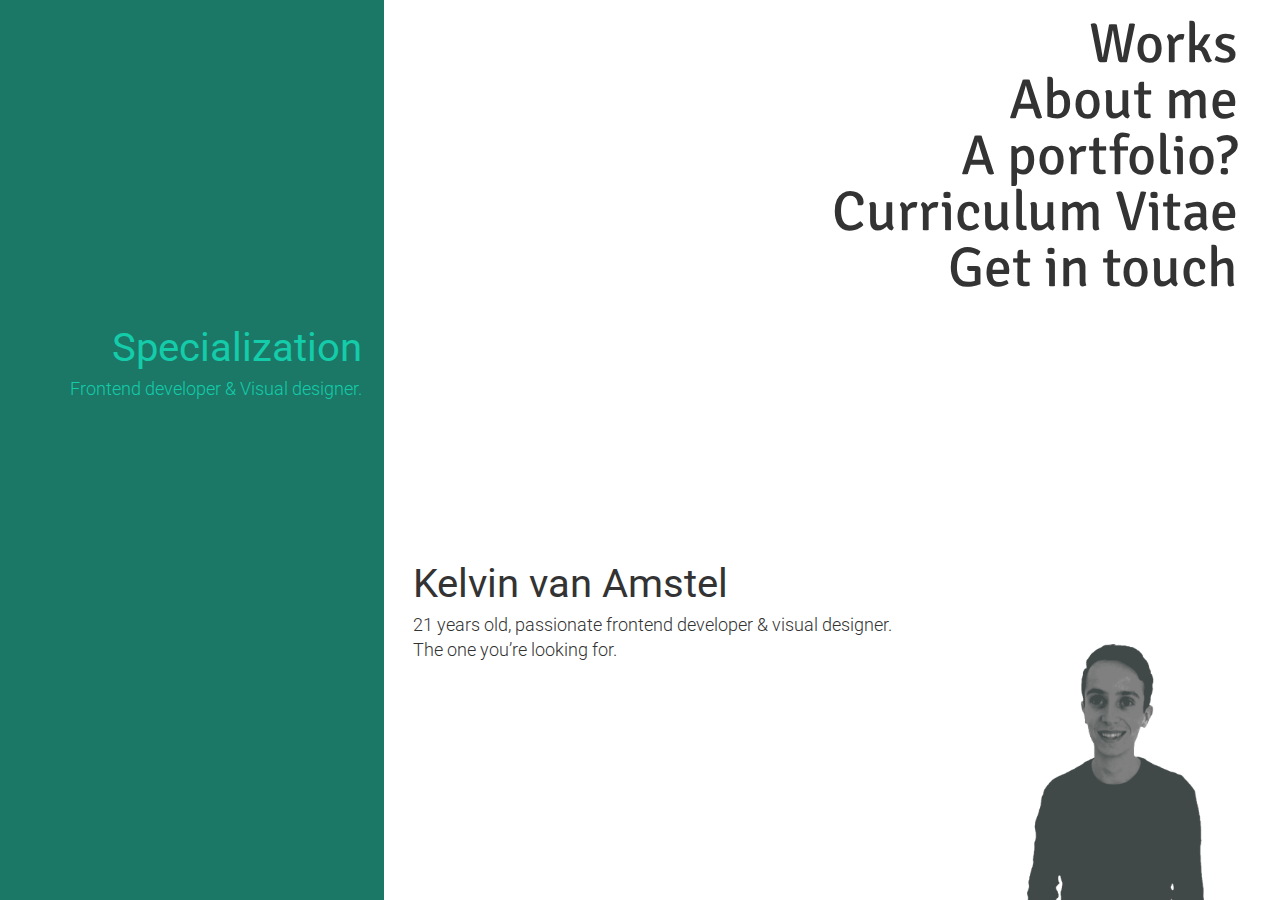
==== commit 9df88c8c: "Update CSS" ====
--- a/index.html
+++ b/index.html
@@ -7,6 +7,7 @@
     <meta name="keywords" content="Portfolio, Kelvin van Amstel, CMD, Communication, Multimedia, Design, HTML5, CSS3, Javascript, SQL, Nodejs, Frontend, Vormgever, Vormgeving, Developer, Photoshop, Illustrator, Indesign, Premier Pro">
     <title>Portfolio Kelvin</title>
     <link rel="stylesheet" href="css/stylesheet.css">
+    <link rel="icon" href="img/favicon.png" type="image/png" sizes="16x16">
     <link href='https://fonts.googleapis.com/css?family=Signika:400,300' rel='stylesheet' type='text/css'>
     <link href='https://fonts.googleapis.com/css?family=Roboto:400,100italic,100,300,400italic,500italic,500,300italic,700,700italic,900,900italic' rel='stylesheet' type='text/css'>
     <meta name="viewport" content="width=device-width, initial-scale=1.0">
--- a/css/stylesheet.css
+++ b/css/stylesheet.css
@@ -21,7 +21,7 @@
 
 /* Text markup; size/wieght*/
 p{
-    font-size: 1em;
+    font-size: 1.25em;
     font-weight: 300;
 }
 
@@ -30,11 +30,11 @@
 }
 
 h2{
+    font-size: 1.6em;
+}
+
+h3{
     font-size: 1.5em;
-}
-
-h3{
-    font-size: 1.125em;
     font-weight: 500;
 }
 
@@ -58,7 +58,7 @@
 
 nav > ul > li > a {
     font-family: 'Signika';
-    font-size: 1.75em;
+    font-size: 2.5em;
     font-weight: 400;
     line-height: 100%;
 }
@@ -71,20 +71,20 @@
 }
 
 main > section > article:first-of-type {
-    height: 30vh;
+    height: 9em;
     margin-top: 10vh;
-    width: 80vw;
+    width: 60vw;
 }
 
 main > section > article:last-of-type {
     height: 30vh;
-    margin-left: -20vw;
+    margin-left: -7vw;
     width: 10vw;
 }
 
 main > section > article:last-of-type > img {
     bottom: 0;
-    height: 25vh;
+    height: 35vh;
     position: fixed;
 }
 
@@ -96,8 +96,8 @@
 .home_section > article {
     color: #14ccaa;
     height: 22vh;
-    margin: 3em 1em 0 1em;
-    width: 60vw;
+    margin: 4em 1em 0 1em;
+    width: 50vw;
 }
 
 .home_section > article > h3,
@@ -264,6 +264,18 @@
         height: 40vh;
         order: 1;
         width: 68vw;
+    }
+
+    /* Navigation */
+    nav > ul > li > a {
+        font-size: 3.5em;
+        transition: all .5s ;
+    }
+
+    nav > ul > li > a:hover {
+        font-size: 4em;
+        line-height: 150%;
+        transition: all .5s ;
     }
 
     /* Main section */
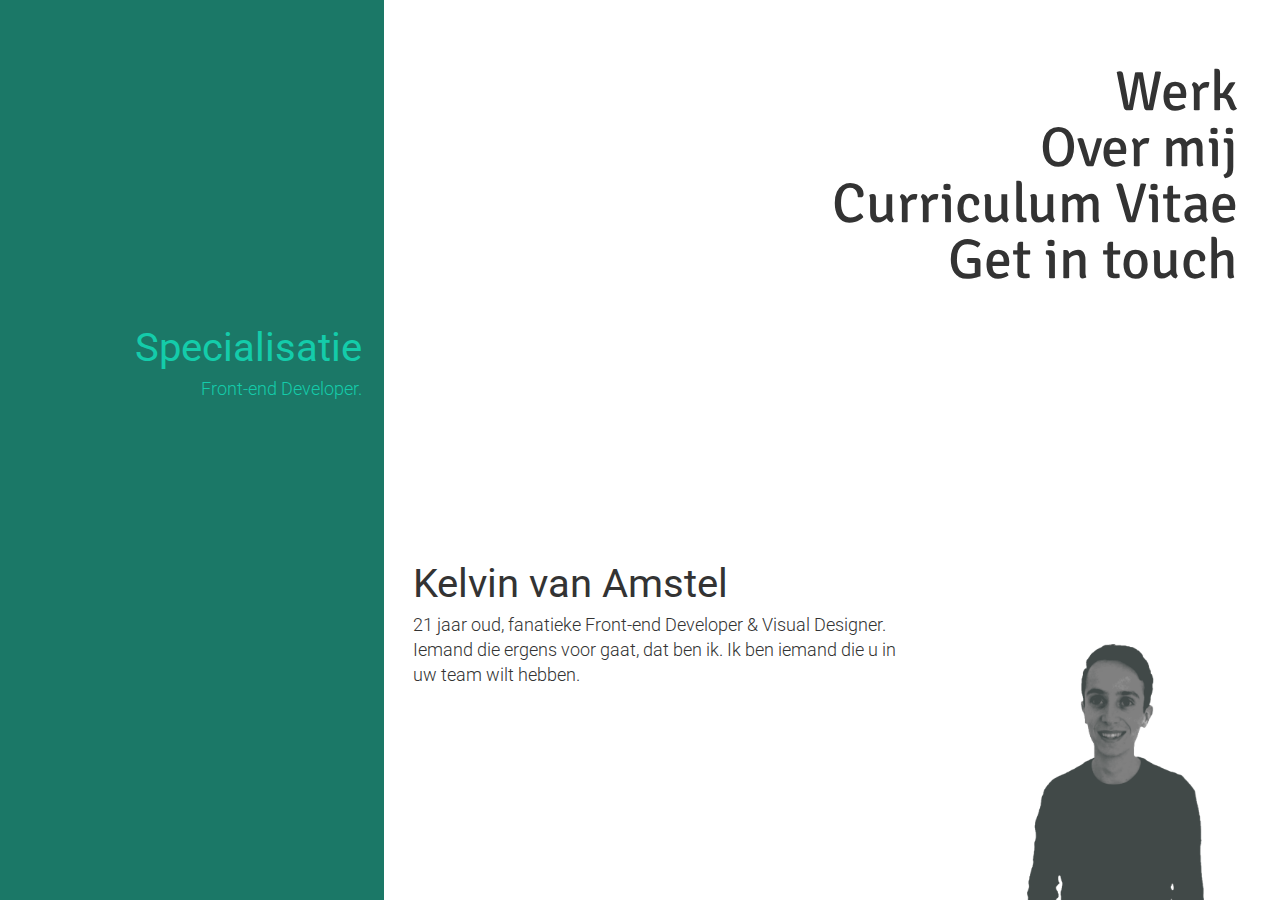
==== commit 6cb8c21f: "Updating about & cv" ====
--- a/index.html
+++ b/index.html
@@ -14,13 +14,12 @@
 </head>
 <body>
     <header>
-        <nav>
+        <nav class="index">
             <ul>
-                <li><a href="#">Works</a></li>
-                <li><a href="#">About me</a></li>
-                <li><a href="#">A portfolio?</a></li>
+                <li><a href="works.html">Werk</a></li>
+                <li><a href="about.html">Over mij</a></li>
                 <li><a href="cv.html">Curriculum Vitae</a></li>
-                <li><a href="#">Get in touch</a></li>
+                <li><a href="contact.html">Get in touch</a></li>
             </ul>
         </nav>
     </header>
@@ -29,7 +28,7 @@
         <section>
             <article>
                 <h3>Kelvin van Amstel</h3>
-                <p>21 years old, passionate frontend developer & visual designer. The one you’re looking for.</p>
+                <p>21 jaar oud, fanatieke Front-end Developer & Visual Designer. Iemand die ergens voor gaat, dat ben ik. Ik ben iemand die u in uw team wilt hebben.</p>
             </article>
             <article>
                 <img src="img/Kelvin_van_Amstel4.png" alt="Kelvin van Amstel">
@@ -39,8 +38,8 @@
 
     <section class="home_section">
         <article>
-                <h3>Specialization</h3>
-                <p>Frontend developer &amp; Visual designer.</p>
+                <h3>Specialisatie</h3>
+                <p>Front-end Developer.</p>
         </article>
     </section>
 
--- a/css/stylesheet.css
+++ b/css/stylesheet.css
@@ -30,7 +30,11 @@
 }
 
 h2{
-    font-size: 1.6em;
+    font-family: 'Signika';
+    font-size: 2em;
+    padding-right: 1em;
+    text-align: right;
+    width: 100vw;
 }
 
 h3{
@@ -47,25 +51,63 @@
 }
 
 h6{
-    font-size: 0.75emm;
-}
-
-/* Navigation */
-nav {
+    font-size: 0.75em;
+}
+
+body {
+    width: 100vw;
+}
+
+/* Navigation index*/
+nav.index {
     margin: 1em;
     text-align: right;
 }
 
-nav > ul > li > a {
+nav.index > ul > li > a {
     font-family: 'Signika';
     font-size: 2.5em;
     font-weight: 400;
     line-height: 100%;
 }
 
+/* Navigation all */
+nav.all {
+    background-color: #1b7867;
+    width: 100vw;
+}
+
+nav.all > ul > li {
+    display: -webkit-box;
+    display: -webkit-flex;
+    display: -ms-flexbox;
+    display: flex;
+    -webkit-justify-content: flex-end;
+    -moz-justify-content: flex-end;
+    -ms-justify-content: flex-end;
+    justify-content: flex-end;
+}
+
+nav.all > ul > li > a {
+    color: #FFFFFF;
+    font-size: 1.5em;
+    font-weight: 200;
+    margin-right: 1em;
+}
+
+nav.all > ul > li > a:active {
+    border-bottom: 3px solid #14ccaa;
+}
+
 /* Main section */
 main > section {
+    display: -webkit-box;
+    display: -webkit-flex;
+    display: -ms-flexbox;
     display: flex;
+    -webkit-flex-wrap: nowrap;
+    -moz-flex-wrap: nowrap;
+    -ms-flex-wrap: nowrap;
     flex-wrap: nowrap;
     margin: 1em 1em;
 }
@@ -105,9 +147,143 @@
     color: #14ccaa;
 }
 
+/* My work */
+section.work {
+    display: -webkit-box;
+    display: -webkit-flex;
+    display: -ms-flexbox;
+    display: flex;
+    -webkit-flex-direction: row;
+    -moz-flex-direction: row;
+    -ms-flex-direction: row;
+    flex-direction: row;
+    -webkit-flex-wrap: wrap;
+    -moz-flex-wrap: wrap;
+    -ms-flex-wrap: wrap;
+    flex-wrap: wrap;
+    -webkit-justify-content: center;
+    -moz-justify-content: center;
+    -ms-justify-content: center;
+    justify-content: center;
+    margin: 0;
+    order: 2;
+}
+
+section.work > article {
+    display: -webkit-box;
+    display: -webkit-flex;
+    display: -ms-flexbox;
+    display: flex;
+    -webkit-flex-direction: row;
+    -moz-flex-direction: row;
+    -ms-flex-direction: row;
+    flex-direction: row;
+    -webkit-flex-wrap: wrap;
+    -moz-flex-wrap: wrap;
+    -ms-flex-wrap: wrap;
+    flex-wrap: wrap;
+    -webkit-justify-content: center;
+    -moz-justify-content: center;
+    -ms-justify-content: center;
+    justify-content: center;
+    margin: 0;
+}
+
+section.work > article > a {
+    margin: .5em;
+    min-width: 300px;
+    width: 30vw;
+}
+
+section.work > article > a > p {
+    background-color: rgb(27, 120, 103);
+    color: #FFFFFF;
+    display: block;
+    height: 12vh;
+    margin-top: -13vh;
+    opacity: .7;
+    position:relative;
+    min-width: 300px;
+    width: 30vw;
+}
+
+section.work > article > a > img {
+    height: 192px;
+    min-width: 300px;
+    width: 30vw;
+}
+
+/* Over mij */
+section.over {
+    width: 100vw;
+}
+
+section.over > article {
+    margin: 0.5em;
+}
+
+section.over > article > img{
+    height: 80%;
+    width: 100%;
+}
+
+section.over > article > p{
+    margin: 0.7em 0;
+}
+
 /* Mobile toggle menu */
 .invisible {
     display: none;
+}
+
+/* Active class */
+nav.all> ul > li > a.active {
+    border-bottom: 3px solid #14ccaa;
+    font-weight: 300;
+}
+
+/* Toggle Menu */
+.menu {
+    font-size: 1.4em;
+    margin: 0 auto;
+    padding-right: 1.5em;
+    text-align: right;
+    width: 100vw;
+}
+
+section.work > article.connect {
+    display: -webkit-box;
+    display: -webkit-flex;
+    display: -ms-flexbox;
+    display: flex;
+    -webkit-flex-direction: row;
+    -moz-flex-direction: row;
+    -ms-flex-direction: row;
+    flex-direction: row;
+    -webkit-flex-wrap: wrap;
+    -moz-flex-wrap: wrap;
+    -ms-flex-wrap: wrap;
+    flex-wrap: wrap;
+    -webkit-justify-content: center;
+    -moz-justify-content: center;
+    -ms-justify-content: center;
+    justify-content: center;
+    width: 100%;
+}
+
+article.connect > a > img {
+    margin-top: 1em;
+    width: 60vw;
+}
+
+ article.connect > a > img#gi {
+    margin-top: 1em;
+    width: 60vw;
+}
+
+article.connect > a > img#ma {
+    margin-top: 1em;
+    width: 60vw;
 }
 
 /**************************************************/
@@ -117,7 +293,7 @@
 @media (min-width: 480px){
 
     /* Navigation */
-    nav > ul > li > a {
+    nav.index > ul > li > a {
         font-size: 1.5em;
     }
 
@@ -177,7 +353,7 @@
     }
 
     /* Navigation */
-    nav > ul > li > a {
+    nav.index > ul > li > a {
         font-size: 3em;
     }
 
@@ -194,6 +370,17 @@
     /* Homepage section; class: .home_section*/
     .home_section > article {
         height: 21vh;
+    }
+
+    /* My work */
+    section.work > article > a > p {
+        height: 8.5vh;
+        margin-top: -9vh;
+    }
+
+    section.over > article > img{
+        height: 15em;
+        width: 100%;
     }
 
 }
@@ -212,8 +399,59 @@
     main > section > article:last-of-type {
         margin-left: 10vw;
     }
+
     main > section > article:last-of-type > img {
         height: 45vh;
+    }
+
+    /* Navigation all */
+    nav.all {
+        background-color: #1b7867;
+        height: 4em;
+        width: 100vw;
+    }
+
+    nav.all > ul {
+        display: -webkit-box;
+        display: -webkit-flex;
+        display: -ms-flexbox;
+        display: flex;
+        -webkit-justify-content: flex-end;
+        -moz-justify-content: flex-end;
+        -ms-justify-content: flex-end;
+        justify-content: flex-end;
+        -webkit-flex-direction: row;
+        -moz-flex-direction: row;
+        -ms-flex-direction: row;
+        flex-direction: row;
+        width: 98vw;
+    }
+
+    nav.all > ul > li {
+        display: -webkit-box;
+        display: -webkit-flex;
+        display: -ms-flexbox;
+        display: flex;
+        -webkit-justify-content: space-around;
+        -moz-justify-content: space-around;
+        -ms-justify-content: space-around;
+        justify-content: space-around;
+        margin-top: 1em;
+    }
+
+    nav.all > ul > li > a {
+        color: #FFFFFF;
+        font-size: 1.25em;
+        margin-right: 1em;
+    }
+
+    nav.all > ul > li > a:hover {
+        border-bottom: 3px solid #14ccaa;
+    }
+
+    section.over > article > img{
+        height: 21em;
+        width: 100%;
     }
 
 }
@@ -234,6 +472,8 @@
 
     h2{
         font-size: 3em;
+        margin-top: 1em;
+        width: 99vw;
     }
 
     h3{
@@ -255,24 +495,34 @@
 
     /* Body */
     body{
+        display: -webkit-box;
+        display: -webkit-flex;
+        display: -ms-flexbox;
         display: flex;
+        -webkit-flex-wrap: wrap;
+        -moz-flex-wrap: wrap;
+        -ms-flex-wrap: wrap;
         flex-wrap: wrap;
+        width: 99vw;
     }
 
     /* Header */
     header {
-        height: 40vh;
         order: 1;
         width: 68vw;
     }
 
-    /* Navigation */
-    nav > ul > li > a {
+    /* Navigation index*/
+    nav.index {
+    margin: 4em 1em 1em 1em;
+    }
+
+    nav.index > ul > li > a {
         font-size: 3.5em;
         transition: all .5s ;
     }
 
-    nav > ul > li > a:hover {
+    nav.index > ul > li > a:hover {
         font-size: 4em;
         line-height: 150%;
         transition: all .5s ;
@@ -280,6 +530,9 @@
 
     /* Main section */
     main {
+        display: -webkit-box;
+        display: -webkit-flex;
+        display: -ms-flexbox;
         display: flex;
         height: 50vh;
         margin-left: 31vw;
@@ -315,7 +568,7 @@
     .home_section > article {
         color: #14ccaa;
         height: 22vh;
-        margin: 25vw 1em 0 1em;
+        margin: 25vw 0 0 1em;
         width: 27vw;
     }
 
@@ -325,4 +578,75 @@
         text-align: right;
     }
 
-}
+    /* My work */
+    section.work > article {
+        margin: 0.5em;
+    }
+
+    section.work > article > a > p {
+        height: 32vh;
+        margin-top: -32.7vh;
+        opacity: 0;
+    }
+
+    section.work > article > a > img {
+        height: 32vh;
+    }
+
+    section.work > article > a:hover > p {
+        opacity: .7;
+        transition: opacity .5s;
+    }
+
+    section.work > article.connect {
+        display: -webkit-box;
+        display: -webkit-flex;
+        display: -ms-flexbox;
+        display: flex;
+        -webkit-flex-direction: row;
+        -moz-flex-direction: row;
+        -ms-flex-direction: row;
+        flex-direction: row;
+        -webkit-flex-wrap: wrap;
+        -moz-flex-wrap: wrap;
+        -ms-flex-wrap: wrap;
+        flex-wrap: wrap;
+        -webkit-justify-content: center;
+        -moz-justify-content: center;
+        -ms-justify-content: center;
+        justify-content: center;
+        margin-top: 5em;
+        width: 30vw;
+    }
+
+    article.connect > a > img#li {
+        width: 26vw;
+    }
+
+    article.connect > a > img#gi {
+        width: 26vw;
+    }
+
+    article.connect > a > img#ma {
+        width: 26vw;
+    }
+
+    /* Over mij */
+    section.over {
+        order: 1;
+        width: 100vw;
+    }
+
+    section.over > article {
+        margin: 0.5em;
+    }
+
+    section.over > article > img{
+        height: 80%;
+        width: 100%;
+    }
+
+    section.over > article > p{
+        margin: 0.7em 0;
+    }
+}
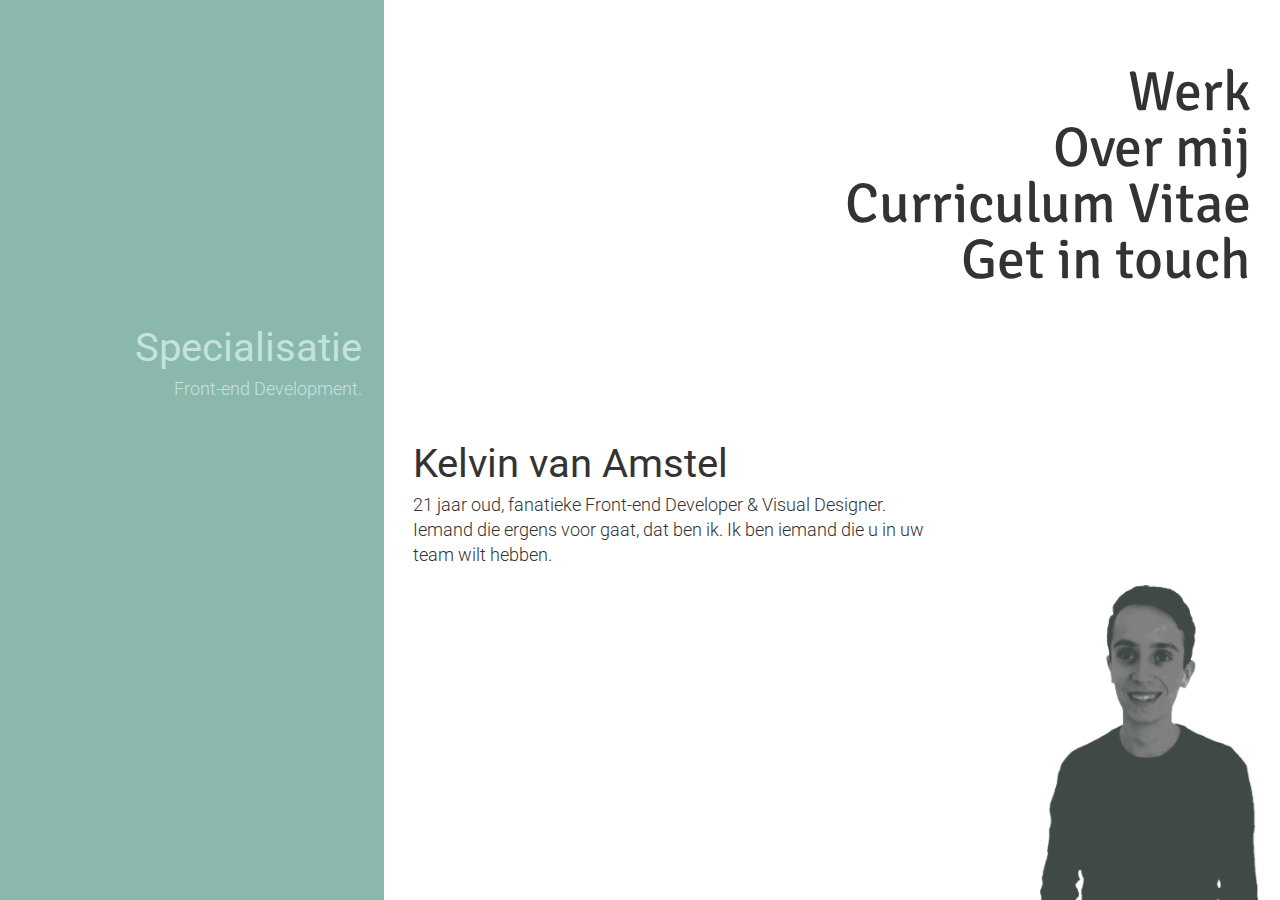
==== commit 9b1ff91d: "Completly responsible on al devices and browsers" ====
--- a/index.html
+++ b/index.html
@@ -30,17 +30,17 @@
                 <h3>Kelvin van Amstel</h3>
                 <p>21 jaar oud, fanatieke Front-end Developer & Visual Designer. Iemand die ergens voor gaat, dat ben ik. Ik ben iemand die u in uw team wilt hebben.</p>
             </article>
-            <article>
-                <img src="img/Kelvin_van_Amstel4.png" alt="Kelvin van Amstel">
-            </article>
         </section>
     </main>
 
     <section class="home_section">
         <article>
                 <h3>Specialisatie</h3>
-                <p>Front-end Developer.</p>
+                <p>Front-end Development.</p>
         </article>
+            <article>
+                <img src="img/Kelvin_van_Amstel4.png" alt="Kelvin van Amstel">
+            </article>
     </section>
 
     <footer>
--- a/css/stylesheet.css
+++ b/css/stylesheet.css
@@ -55,11 +55,13 @@
 }
 
 body {
+    overflow-x: hidden;
     width: 100vw;
 }
 
 /* Navigation index*/
 nav.index {
+    height: 3em;
     margin: 1em;
     text-align: right;
 }
@@ -73,7 +75,7 @@
 
 /* Navigation all */
 nav.all {
-    background-color: #1b7867;
+    background-color: #8ab8ad;
     width: 100vw;
 }
 
@@ -96,7 +98,7 @@
 }
 
 nav.all > ul > li > a:active {
-    border-bottom: 3px solid #14ccaa;
+    border-bottom: 3px solid #C3E3DB;
 }
 
 /* Main section */
@@ -109,42 +111,41 @@
     -moz-flex-wrap: nowrap;
     -ms-flex-wrap: nowrap;
     flex-wrap: nowrap;
-    margin: 1em 1em;
-}
-
-main > section > article:first-of-type {
+    margin: 8em 1em;
+}
+
+main > section > article {
     height: 9em;
     margin-top: 10vh;
-    width: 60vw;
-}
-
-main > section > article:last-of-type {
-    height: 30vh;
-    margin-left: -7vw;
-    width: 10vw;
-}
-
-main > section > article:last-of-type > img {
+    width: 100vw;
+}
+
+.home_section > article > img {
     bottom: 0;
     height: 35vh;
-    position: fixed;
+    position: absolute;
+    margin-left: 55vw;
 }
 
 /* Homepage section; class: .home_section*/
 .home_section {
-    background-color: #1b7867;
+    background-color: #8ab8ad;
+    position: fixed;
+    bottom: 0;
+    height: 8em;
+    width: 100vw;
 }
 
 .home_section > article {
-    color: #14ccaa;
+    color: #C3E3DB;
     height: 22vh;
-    margin: 4em 1em 0 1em;
+    margin: 0 1em 0 1em;
     width: 50vw;
 }
 
 .home_section > article > h3,
 .home_section > article > p {
-    color: #14ccaa;
+    color: #C3E3DB;
 }
 
 /* My work */
@@ -187,16 +188,29 @@
     -ms-justify-content: center;
     justify-content: center;
     margin: 0;
+    width: 100vw;
 }
 
 section.work > article > a {
+    display: -webkit-box;
+    display: -webkit-flex;
+    display: -ms-flexbox;
+    display: flex;
+    -webkit-flex-direction: row;
+    -moz-flex-direction: row;
+    -ms-flex-direction: row;
+    flex-direction: row;
+    -webkit-flex-wrap: wrap;
+    -moz-flex-wrap: wrap;
+    -ms-flex-wrap: wrap;
+    flex-wrap: wrap;
     margin: .5em;
     min-width: 300px;
     width: 30vw;
 }
 
 section.work > article > a > p {
-    background-color: rgb(27, 120, 103);
+    background-color: #8ab8ad;
     color: #FFFFFF;
     display: block;
     height: 12vh;
@@ -213,6 +227,12 @@
     width: 30vw;
 }
 
+section.work > article > a > img#li,
+section.work > article > a > img#gi,
+section.work > article > a > img#ma {
+    height: 140px;
+}
+
 /* Over mij */
 section.over {
     width: 100vw;
@@ -231,6 +251,15 @@
     margin: 0.7em 0;
 }
 
+section.cv_kelvin {
+    margin: 0 auto;
+    order: 2;
+}
+
+img#cv {
+    width: 100%;
+}
+
 /* Mobile toggle menu */
 .invisible {
     display: none;
@@ -238,13 +267,16 @@
 
 /* Active class */
 nav.all> ul > li > a.active {
-    border-bottom: 3px solid #14ccaa;
+    border-bottom: 3px solid #C3E3DB;
     font-weight: 300;
 }
 
 /* Toggle Menu */
 .menu {
+    background-color: #8ab8ad;
+    color: white;
     font-size: 1.4em;
+    line-height: 200%;
     margin: 0 auto;
     padding-right: 1.5em;
     text-align: right;
@@ -357,19 +389,9 @@
         font-size: 3em;
     }
 
-    /* Main section */
-
-    main > section > article:last-of-type {
-        margin-left: -10vw;
-    }
-
-    main > section > article:last-of-type > img {
-        height: 35vh;
-    }
-
     /* Homepage section; class: .home_section*/
-    .home_section > article {
-        height: 21vh;
+    .home_section {
+        height: 16vh;
     }
 
     /* My work */
@@ -392,22 +414,14 @@
 @media (min-width: 1024px){
 
     /* Main section */
-    main > section > article:first-of-type {
-        width: 60vw;
-    }
-
-    main > section > article:last-of-type {
-        margin-left: 10vw;
-    }
-
-    main > section > article:last-of-type > img {
-        height: 45vh;
+    main > section > article {
+        width: 100vw;
     }
 
     /* Navigation all */
     nav.all {
-        background-color: #1b7867;
-        height: 4em;
+        background-color: #8ab8ad;
+        height: 6em;
         width: 100vw;
     }
 
@@ -442,16 +456,12 @@
     nav.all > ul > li > a {
         color: #FFFFFF;
         font-size: 1.25em;
+        line-height: 250%;
         margin-right: 1em;
     }
 
     nav.all > ul > li > a:hover {
-        border-bottom: 3px solid #14ccaa;
-    }
-
-    section.over > article > img{
-        height: 21em;
-        width: 100%;
+        border-bottom: 3px solid #C3E3DB;
     }
 
 }
@@ -503,13 +513,14 @@
         -moz-flex-wrap: wrap;
         -ms-flex-wrap: wrap;
         flex-wrap: wrap;
+        margin: 0 -2em 0 0;
         width: 99vw;
     }
 
     /* Header */
     header {
         order: 1;
-        width: 68vw;
+        width: 100vw;
     }
 
     /* Navigation index*/
@@ -541,32 +552,23 @@
         width: 68vw;
     }
 
-    main > section > article:first-of-type {
-        height: 30vh;
-        width: 38vw;
-    }
-
-    main > section > article:last-of-type {
-        height: 30vh;
-        margin-left: 10vw;
-        width: 10vw;
-    }
-
-    main > section > article:last-of-type > img {
-        bottom: 0;
-        height: 20vw;
-        position: fixed;
-}
+    main > section > article {
+        margin-top: 70vh;
+    }
+
+    main > section > article > p {
+        width: 40vw;
+    }
 
     /* Homepage section; class: .home_section*/
     .home_section {
-        background-color: #1b7867;
+        background-color: #8ab8ad;
         height: 100vh;
         width: 30vw;
     }
 
     .home_section > article {
-        color: #14ccaa;
+        color: #C3E3DB;
         height: 22vh;
         margin: 25vw 0 0 1em;
         width: 27vw;
@@ -574,11 +576,18 @@
 
     .home_section > article > h3,
     .home_section > article > p {
-        color: #14ccaa;
+        color: #C3E3DB;
         text-align: right;
     }
+    .home_section > article > img {
+        margin-left: 80vw;
+    }
 
     /* My work */
+    section.work {
+        margin-top: -1em;
+    }
+
     section.work > article {
         margin: 0.5em;
     }
@@ -591,6 +600,12 @@
 
     section.work > article > a > img {
         height: 32vh;
+    }
+
+    section.work > article > a > img#li,
+    section.work > article > a > img#gi,
+    section.work > article > a > img#ma {
+        height: 140px;
     }
 
     section.work > article > a:hover > p {
@@ -633,20 +648,37 @@
 
     /* Over mij */
     section.over {
+        margin: -1em -2em 0 0;
         order: 1;
-        width: 100vw;
+        padding: 0;
     }
 
     section.over > article {
-        margin: 0.5em;
+        margin: 1em auto;
+        width: 40em;
     }
 
     section.over > article > img{
-        height: 80%;
+        height: 16em;
         width: 100%;
     }
 
     section.over > article > p{
-        margin: 0.7em 0;
-    }
-}
+        margin: .5em 0;
+    }
+
+    img#cv {
+        height: 100%;
+        margin: 1em auto;
+        width: 65vw;
+    }
+}
+
+/***************************************************/
+/* Screen width with a minimal size of 1280 pixels */
+/***************************************************/
+@media(min-width: 1500px) {
+    * {
+        font-size: 110%;
+    }
+}
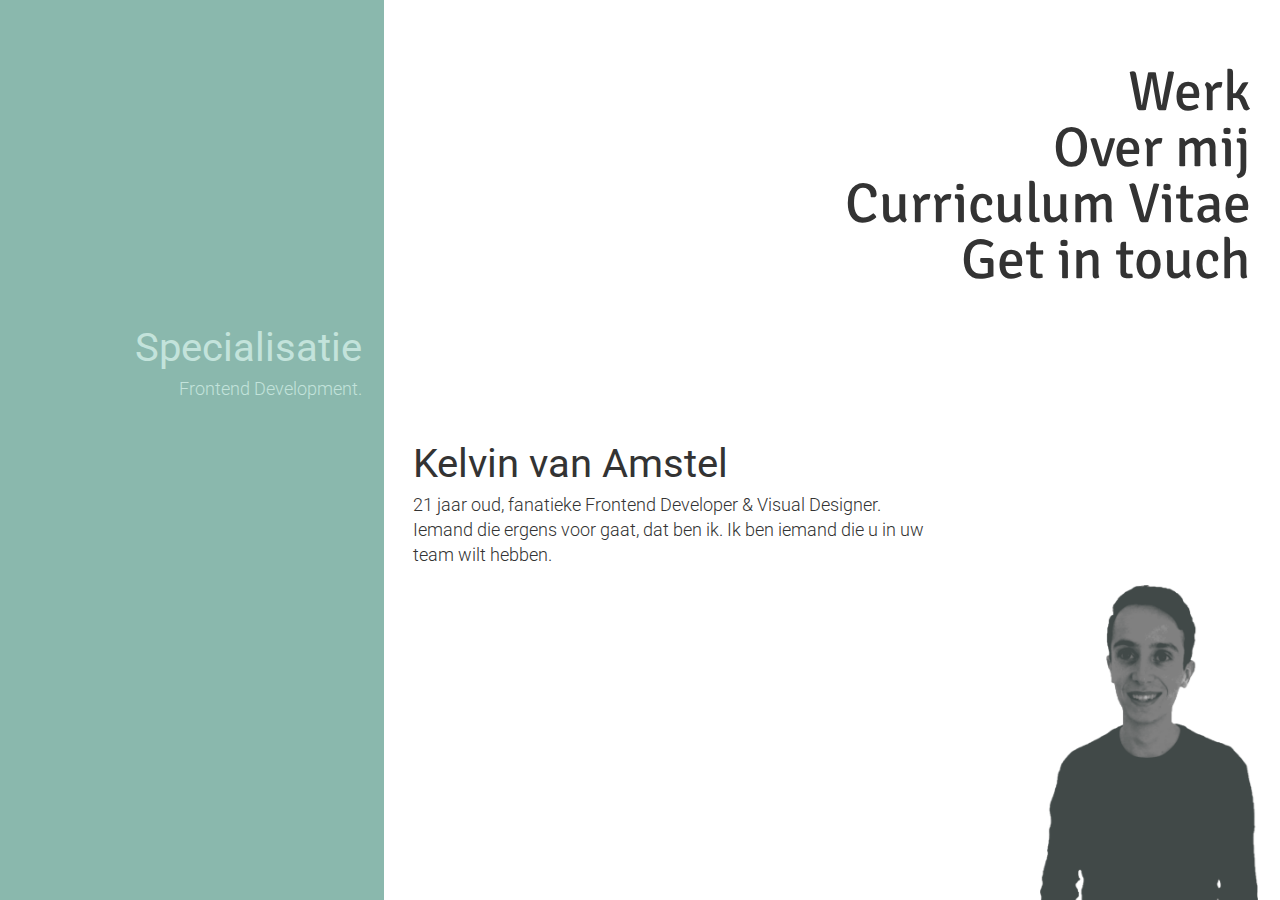
==== commit 6ef9334b: "CSS finished + new try CV" ====
--- a/index.html
+++ b/index.html
@@ -11,6 +11,7 @@
     <link href='https://fonts.googleapis.com/css?family=Signika:400,300' rel='stylesheet' type='text/css'>
     <link href='https://fonts.googleapis.com/css?family=Roboto:400,100italic,100,300,400italic,500italic,500,300italic,700,700italic,900,900italic' rel='stylesheet' type='text/css'>
     <meta name="viewport" content="width=device-width, initial-scale=1.0">
+    <meta http-equiv="cache-control" content="no-cache" />
 </head>
 <body>
     <header>
@@ -28,7 +29,7 @@
         <section>
             <article>
                 <h3>Kelvin van Amstel</h3>
-                <p>21 jaar oud, fanatieke Front-end Developer & Visual Designer. Iemand die ergens voor gaat, dat ben ik. Ik ben iemand die u in uw team wilt hebben.</p>
+                <p>21 jaar oud, fanatieke Frontend Developer & Visual Designer. Iemand die ergens voor gaat, dat ben ik. Ik ben iemand die u in uw team wilt hebben.</p>
             </article>
         </section>
     </main>
@@ -36,22 +37,13 @@
     <section class="home_section">
         <article>
                 <h3>Specialisatie</h3>
-                <p>Front-end Development.</p>
+                <p>Frontend Development.</p>
         </article>
             <article>
                 <img src="img/Kelvin_van_Amstel4.png" alt="Kelvin van Amstel">
             </article>
     </section>
 
-    <footer>
-        <article>
-            <section>
-            </section>
-            <section>
-            </section>
-        </article>
-    </footer>
-
     <script type="text/javascript" src="js/script.js"></script>
 </body>
 </html>
--- a/css/stylesheet.css
+++ b/css/stylesheet.css
@@ -21,7 +21,7 @@
 
 /* Text markup; size/wieght*/
 p{
-    font-size: 1.25em;
+    font-size: 16pt;
     font-weight: 300;
 }
 
@@ -205,25 +205,25 @@
     -ms-flex-wrap: wrap;
     flex-wrap: wrap;
     margin: .5em;
-    min-width: 300px;
+    min-width: 350px;
     width: 30vw;
 }
-
-section.work > article > a > p {
-    background-color: #8ab8ad;
+section.work > article > a > h4{
+    background-color: rgba(138, 171, 173, .7);
     color: #FFFFFF;
     display: block;
     height: 12vh;
-    margin-top: -13vh;
-    opacity: .7;
+    min-height: 4em;
+    margin-top: -4em;
+    padding: .5em;
     position:relative;
-    min-width: 300px;
+    min-width: 350px;
     width: 30vw;
 }
 
 section.work > article > a > img {
-    height: 192px;
-    min-width: 300px;
+    height: 14.5em;
+    min-width: 350px;
     width: 30vw;
 }
 
@@ -247,6 +247,11 @@
     width: 100%;
 }
 
+section.over > article > img.skill {
+    height: 100%;
+    width: 100%;
+}
+
 section.over > article > p{
     margin: 0.7em 0;
 }
@@ -257,7 +262,9 @@
 }
 
 img#cv {
-    width: 100%;
+    background-image: url(http://vindkelvin.nl/img/cv.jpg);
+    order: 2;
+    width: 100vw;
 }
 
 /* Mobile toggle menu */
@@ -318,6 +325,24 @@
     width: 60vw;
 }
 
+article > a.button {
+    background-color: #8ab8ad;
+    color: #C3E3DB;
+    height: 3em;
+    padding: .5em 1em;
+    margin: 1em 0;
+}
+
+article > a.button:active {
+    background-color: #C3E3DB;
+    color: #8ab8ad;
+}
+
+footer {
+    background-color: #787878;
+    order: 3;
+}
+
 /**************************************************/
 /* Screen width with a minimal size of 480 pixels */
 /* Portrait view of smartphones;                  */
@@ -395,9 +420,9 @@
     }
 
     /* My work */
-    section.work > article > a > p {
+    section.work > article > a > h4 {
         height: 8.5vh;
-        margin-top: -9vh;
+        min-height: 4em;
     }
 
     section.over > article > img{
@@ -530,6 +555,7 @@
 
     nav.index > ul > li > a {
         font-size: 3.5em;
+        line-height: 100%;
         transition: all .5s ;
     }
 
@@ -549,7 +575,7 @@
         margin-left: 31vw;
         margin-top: -50vh;
         order: 2;
-        width: 68vw;
+        width: 30vw;
     }
 
     main > section > article {
@@ -592,14 +618,15 @@
         margin: 0.5em;
     }
 
-    section.work > article > a > p {
-        height: 32vh;
-        margin-top: -32.7vh;
+    section.work > article > a > h4 {
+        background-color: rgba(138, 171, 173, 0);
         opacity: 0;
+        height: 8em;
+        margin-top: -8em;
     }
 
     section.work > article > a > img {
-        height: 32vh;
+        height: 15em;
     }
 
     section.work > article > a > img#li,
@@ -608,9 +635,10 @@
         height: 140px;
     }
 
-    section.work > article > a:hover > p {
-        opacity: .7;
-        transition: opacity .5s;
+    section.work > article > a:hover > h4 {
+        background-color: rgba(138, 171, 173, .7);
+        opacity: 1;
+        transition: all .5s ;
     }
 
     section.work > article.connect {
@@ -655,7 +683,7 @@
 
     section.over > article {
         margin: 1em auto;
-        width: 40em;
+        width: 45em;
     }
 
     section.over > article > img{
@@ -663,8 +691,18 @@
         width: 100%;
     }
 
+    section.over > article > img.skill {
+        margin: 0 3em;
+        height: 100%;
+        width: 80%;
+    }
+
     section.over > article > p{
         margin: .5em 0;
+    }
+
+    section.over > article > article {
+        margin: 1em 0;
     }
 
     img#cv {
@@ -672,13 +710,26 @@
         margin: 1em auto;
         width: 65vw;
     }
-}
-
-/***************************************************/
-/* Screen width with a minimal size of 1280 pixels */
-/***************************************************/
-@media(min-width: 1500px) {
-    * {
-        font-size: 110%;
-    }
-}
+
+    article > a.button {
+        font-size: 1em;
+        height: 3em;
+        margin-right: 2em;
+    }
+
+    article > a.button:hover {
+        background-color: #C3E3DB;
+        color: #8ab8ad;
+    }
+
+    body#cvbody {
+        display: -webkit-box;
+        display: -webkit-flex;
+        display: -ms-flexbox;
+        display: flex;
+        -webkit-flex-direction: column;
+        -moz-flex-direction: column;
+        -ms-flex-direction: column;
+        flex-direction: column;
+    }
+}
